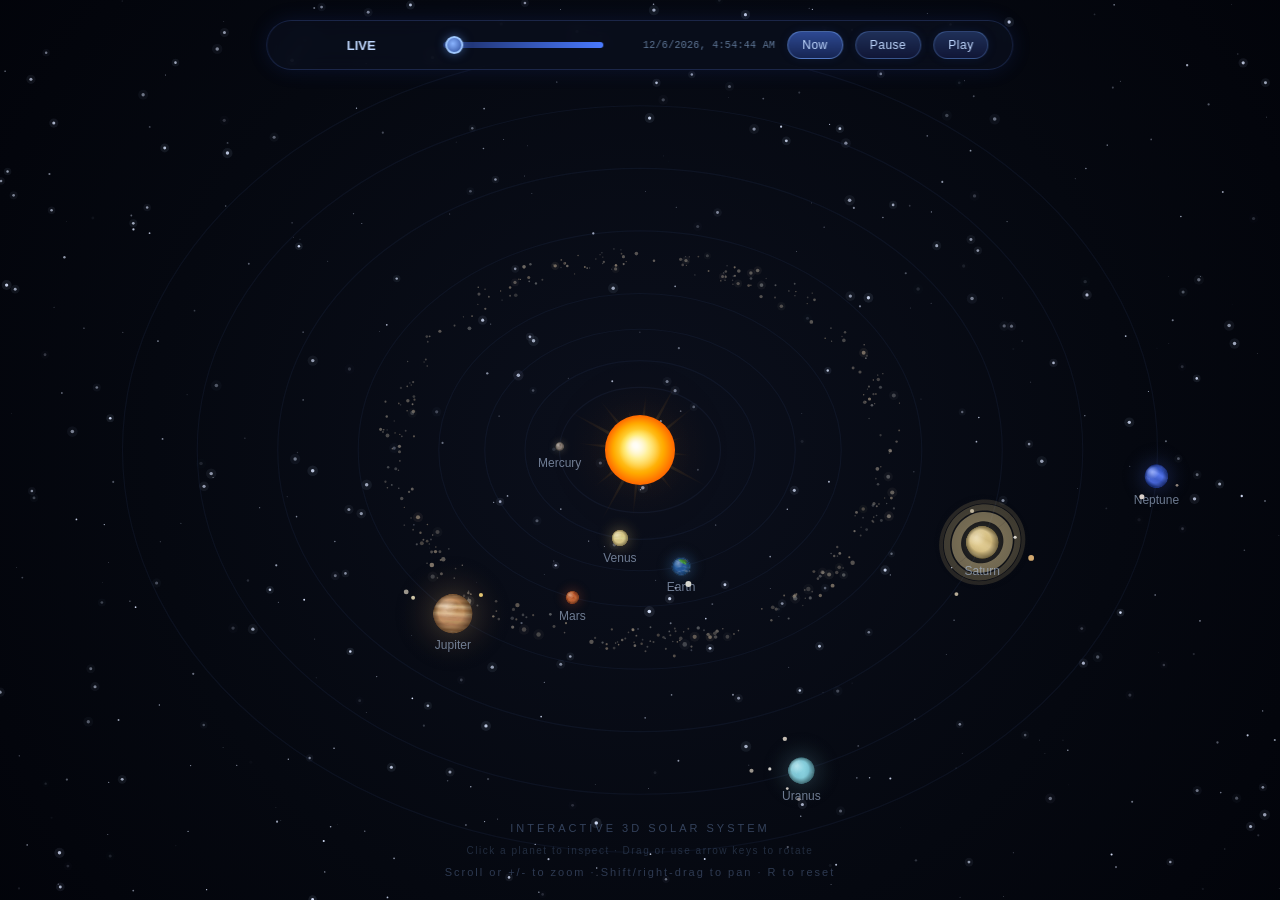
==== index.html @ 701e17b4 "Prepare GitHub Pages release" ====
<!DOCTYPE html>
<html lang="en">
<head>
<meta charset="UTF-8">
<meta name="viewport" content="width=device-width, initial-scale=1.0">
<meta name="description" content="An interactive pseudo-3D solar system with live orbital motion, procedural planet textures, moons, an asteroid belt, and desktop and mobile camera controls.">
<meta name="theme-color" content="#050810">
<meta property="og:title" content="Interactive 3D Solar System">
<meta property="og:description" content="Explore a procedural, interactive solar system directly in your browser.">
<meta property="og:type" content="website">
<meta name="twitter:card" content="summary">
<link rel="icon" href="favicon.svg" type="image/svg+xml">
<title>3D Solar System</title>
<style>
  * { margin: 0; padding: 0; box-sizing: border-box; }

  body {
    width: 100vw;
    height: 100vh;
    overflow: hidden;
    background: #000;
    font-family: 'Segoe UI', Tahoma, Geneva, Verdana, sans-serif;
    user-select: none;
    position: relative;
  }

  canvas#starfield {
    position: absolute;
    top: 0; left: 0;
    width: 100%;
    height: 100%;
    z-index: 0;
  }

  canvas#main {
    position: absolute;
    top: 0; left: 0;
    width: 100%;
    height: 100%;
    z-index: 1;
    touch-action: none;
  }

  #controls {
    position: absolute;
    top: 20px;
    left: 50%;
    transform: translateX(-50%);
    z-index: 10;
    display: flex;
    align-items: center;
    gap: 12px;
    background: rgba(10, 15, 30, 0.75);
    backdrop-filter: blur(10px);
    padding: 10px 24px;
    border-radius: 30px;
    border: 1px solid rgba(100, 140, 255, 0.2);
    box-shadow: 0 0 20px rgba(50, 80, 200, 0.15);
    flex-wrap: nowrap;
    flex-shrink: 0;
    white-space: nowrap;
    width: max-content;
    min-width: 0;
  }

  .controls-top, .controls-bottom {
    display: flex;
    align-items: center;
    gap: 12px;
    flex-wrap: nowrap;
    flex-shrink: 0;
  }

  #controls label {
    color: #a0b8e0;
    font-size: 13px;
    letter-spacing: 1px;
    text-transform: uppercase;
    white-space: nowrap;
  }

  #controls label.hide-mobile {
    display: none;
  }

  #speedSlider {
    -webkit-appearance: none;
    appearance: none;
    width: 160px;
    flex-shrink: 0;
    height: 6px;
    border-radius: 3px;
    background: linear-gradient(90deg, #1a2a5e, #4a7aff);
    outline: none;
    cursor: pointer;
  }

  #speedSlider::-webkit-slider-thumb {
    -webkit-appearance: none;
    appearance: none;
    width: 18px;
    height: 18px;
    border-radius: 50%;
    background: radial-gradient(circle at 40% 40%, #8ab4ff, #2a4a9a);
    border: 2px solid #a0c8ff;
    box-shadow: 0 0 10px rgba(100, 160, 255, 0.5);
    cursor: pointer;
    transition: box-shadow 0.2s;
  }

  #speedSlider::-webkit-slider-thumb:hover {
    box-shadow: 0 0 18px rgba(100, 160, 255, 0.8);
  }

  #speedValue {
    color: #c0d8ff;
    font-size: 13px;
    min-width: 140px;
    max-width: 140px;
    width: 140px;
    text-align: center;
    font-weight: bold;
    white-space: nowrap;
    overflow: hidden;
    flex-shrink: 0;
  }

  #timeLabel {
    color: #607898;
    font-size: 10px;
    font-family: 'Courier New', monospace;
    letter-spacing: 0.3px;
    min-width: 160px;
    max-width: 160px;
    width: 160px;
    text-align: right;
    white-space: nowrap;
    overflow: hidden;
    flex-shrink: 0;
  }

  .ctrl-btn {
    appearance: none;
    border: 1px solid rgba(120, 170, 255, 0.3);
    background: linear-gradient(180deg, rgba(35,55,100,0.85), rgba(18,25,60,0.85));
    color: #c0d8ff;
    padding: 6px 14px;
    border-radius: 999px;
    font-size: 12px;
    letter-spacing: 0.5px;
    cursor: pointer;
    box-shadow: 0 0 10px rgba(50, 90, 200, 0.12);
    transition: transform 0.1s ease, box-shadow 0.1s ease;
  }

  .ctrl-btn:hover {
    box-shadow: 0 0 16px rgba(70, 130, 255, 0.25);
    transform: translateY(-1px);
  }

  .ctrl-btn:active {
    transform: translateY(0);
  }

  .ctrl-btn.active {
    background: linear-gradient(180deg, rgba(50,80,160,0.9), rgba(25,40,90,0.9));
    border-color: rgba(130, 180, 255, 0.45);
  }

  .ctrl-btn:focus-visible,
  #speedSlider:focus-visible,
  canvas#main:focus-visible {
    outline: 2px solid #9bc2ff;
    outline-offset: 3px;
  }

@media (max-width: 900px) {
  #controls {
    top: 18px;
    width: min(calc(100vw - 32px), 620px);
    padding: 12px 14px 14px;
    gap: 12px;
    border-radius: 24px;
    flex-direction: column;
    align-items: stretch;
  }

  .controls-top {
    display: grid;
    grid-template-columns: auto 1fr;
    align-items: center;
    gap: 8px 12px;
    width: 100%;
  }

  .controls-bottom {
    display: flex;
    justify-content: center;
    gap: 10px;
    width: 100%;
  }

  #speedValue {
    width: auto;
    min-width: 92px;
    max-width: none;
    font-size: 13px;
    text-align: left;
  }

  #speedSlider {
    width: 100%;
    min-width: 0;
  }

  #timeLabel {
    grid-column: 1 / -1;
    width: auto;
    min-width: 0;
    max-width: none;
    font-size: 10px;
    text-align: right;
    opacity: 0.75;
  }

  .ctrl-btn,
  #nowBtn,
  #pauseBtn,
  #playBtn {
    min-height: 40px;
    padding: 0 16px;
    font-size: 13px;
  }

  #controls label {
    display: none;
  }
}

@media (max-width: 500px) {
  #controls {
    top: 14px;
    width: calc(100vw - 28px);
    padding: 12px 12px 14px;
    gap: 12px;
  }

  .controls-top {
    gap: 8px 10px;
  }

  .controls-bottom {
    gap: 8px;
  }

  #speedValue {
    min-width: 86px;
    font-size: 12px;
  }

  #timeLabel {
    font-size: 9px;
  }

  .ctrl-btn,
  #nowBtn,
  #pauseBtn,
  #playBtn {
    flex: 1;
    min-height: 42px;
    padding: 0 10px;
    font-size: 13px;
  }

  .ctrl-btn {
    touch-action: manipulation;
  }

  #speedSlider::-webkit-slider-thumb {
    width: 22px;
    height: 22px;
  }
}

  #planetInfo {
    position: absolute;
    z-index: 10;
    background: rgba(8, 12, 30, 0.88);
    backdrop-filter: blur(14px);
    border: 1px solid rgba(80, 120, 255, 0.25);
    border-radius: 16px;
    padding: 20px 24px;
    color: #fff;
    pointer-events: none;
    opacity: 0;
    transform: translate(-50%, -100%) translateY(-20px) scale(0.9);
    transition: opacity 0.35s ease, transform 0.35s ease;
    min-width: 250px;
    box-shadow: 0 8px 32px rgba(0, 0, 0, 0.5), 0 0 40px rgba(50, 80, 200, 0.1);
  }

  #planetInfo.visible {
    opacity: 1;
    transform: translate(-50%, -100%) translateY(-16px) scale(1);
    pointer-events: auto;
  }

  #planetInfo h2 {
    margin: 0 0 10px 0;
    font-size: 20px;
    letter-spacing: 1.5px;
    text-transform: uppercase;
  }

  #planetInfo .stat {
    display: flex;
    justify-content: space-between;
    padding: 4px 0;
    font-size: 13px;
    border-bottom: 1px solid rgba(255,255,255,0.06);
  }

  #planetInfo .stat .label { color: #7890b8; }
  #planetInfo .stat .value {
    color: #c0d8ff;
    font-weight: 600;
    text-align: right;
    max-width: 60%;
    word-wrap: break-word;
    white-space: normal;
  }

  .planet-dot {
    width: 14px; height: 14px;
    border-radius: 50%;
    display: inline-block;
    margin-right: 8px;
    vertical-align: middle;
    box-shadow: 0 0 6px currentColor;
  }

  #interactionHints {
    position: absolute;
    bottom: max(20px, env(safe-area-inset-bottom));
    left: 50%;
    transform: translateX(-50%);
    z-index: 10;
    display: flex;
    width: calc(100% - 32px);
    flex-direction: column;
    align-items: center;
    gap: 7px;
    text-align: center;
    pointer-events: none;
  }

  #zoomHint {
    color: rgba(120, 150, 200, 0.35);
    font-size: 11px;
    letter-spacing: 2px;
    line-height: 1.4;
  }

  #resetHint {
    color: rgba(120, 150, 200, 0.25);
    font-size: 10px;
    letter-spacing: 1.5px;
    line-height: 1.4;
  }

  #title {
    color: rgba(120, 150, 200, 0.4);
    font-size: 11px;
    letter-spacing: 3px;
    line-height: 1.4;
    text-transform: uppercase;
  }

  .mobile-hint {
    display: none;
  }

  @media (max-width: 600px), (pointer: coarse) {
    #interactionHints {
      bottom: max(14px, env(safe-area-inset-bottom));
      gap: 5px;
    }

    #title {
      font-size: 10px;
      letter-spacing: 2px;
    }

    #resetHint,
    #zoomHint {
      max-width: 100%;
      font-size: 9px;
      letter-spacing: 1px;
      line-height: 1.5;
    }

    .desktop-hint {
      display: none;
    }

    .mobile-hint {
      display: inline;
    }
  }
</style>
</head>
<body>

<canvas id="starfield" aria-hidden="true"></canvas>
<canvas id="main" tabindex="0" role="application" aria-label="Interactive solar system. Drag to rotate, Shift-drag or right-drag to pan, and use the mouse wheel to zoom."></canvas>

<div id="controls">
  <div class="controls-top">
    <span id="speedValue">LIVE</span>
    <label class="hide-mobile">Speed</label>
    <input type="range" id="speedSlider" min="0" max="9000" value="100" aria-label="Simulation speed">
    <span id="timeLabel" aria-live="polite">&nbsp;</span>
  </div>
  <div class="controls-bottom">
    <button id="nowBtn" type="button" class="ctrl-btn active">Now</button>
    <button id="pauseBtn" type="button" class="ctrl-btn">Pause</button>
    <button id="playBtn" type="button" class="ctrl-btn">Play</button>
  </div>
</div>

<div id="planetInfo" role="status" aria-live="polite">
  <h2 id="infoName"></h2>
  <div class="stat"><span class="label">Diameter</span><span class="value" id="infoDiameter"></span></div>
  <div class="stat"><span class="label">Distance</span><span class="value" id="infoDistance"></span></div>
  <div class="stat"><span class="label">Orbital Period</span><span class="value" id="infoPeriod"></span></div>
  <div class="stat"><span class="label">Type</span><span class="value" id="infoType"></span></div>
  <div class="stat"><span class="label">Moons</span><span class="value" id="infoMoons"></span></div>
</div>

<div id="interactionHints">
  <div id="title">Interactive 3D Solar System</div>
  <div id="resetHint">
    <span class="desktop-hint">Click a planet to inspect · Drag or use arrow keys to rotate</span>
    <span class="mobile-hint">Tap a planet to inspect · One-finger drag to rotate</span>
  </div>
  <div id="zoomHint">
    <span class="desktop-hint">Scroll or +/- to zoom · Shift/right-drag to pan · R to reset</span>
    <span class="mobile-hint">Two-finger drag to pan · Pinch to zoom · Double-tap empty space to reset</span>
  </div>
</div>

<script>
// ==================== SETUP ====================
const starCanvas = document.getElementById('starfield');
const starCtx = starCanvas.getContext('2d');

const canvas = document.getElementById('main');
const ctx = canvas.getContext('2d');
const infoPanel = document.getElementById('planetInfo');
const speedSlider = document.getElementById('speedSlider');
const speedValueEl = document.getElementById('speedValue');
const timeLabelEl = document.getElementById('timeLabel');
const nowBtn = document.getElementById('nowBtn');
const pauseBtn = document.getElementById('pauseBtn');
const playBtn = document.getElementById('playBtn');
let viewportWidth = window.innerWidth;
let viewportHeight = window.innerHeight;
let pixelRatio = 1;

function resizeCanvases() {
  viewportWidth = window.innerWidth;
  viewportHeight = window.innerHeight;
  pixelRatio = Math.min(window.devicePixelRatio || 1, 2);

  for (const [targetCanvas, targetContext] of [
    [starCanvas, starCtx],
    [canvas, ctx]
  ]) {
    targetCanvas.width = Math.round(viewportWidth * pixelRatio);
    targetCanvas.height = Math.round(viewportHeight * pixelRatio);
    targetCanvas.style.width = viewportWidth + 'px';
    targetCanvas.style.height = viewportHeight + 'px';
    targetContext.setTransform(pixelRatio, 0, 0, pixelRatio, 0, 0);
  }
}
resizeCanvases();
window.addEventListener('resize', () => {
  resizeCanvases();
  clampPan();
});

// ==================== STARFIELD ====================
const stars = [];
function rebuildStars() {
  stars.length = 0;
  const count = Math.max(500, Math.floor((viewportWidth * viewportHeight) / 2600));
  for (let i = 0; i < count; i++) {
    stars.push({
      x: Math.random() * viewportWidth,
      y: Math.random() * viewportHeight,
      r: Math.random() * 1.5 + 0.3,
      brightness: Math.random(),
      twinkleSpeed: Math.random() * 0.02 + 0.005,
      twinkleOffset: Math.random() * Math.PI * 2
    });
  }
}
rebuildStars();
window.addEventListener('resize', rebuildStars);

function drawStarfield(time) {
  starCtx.fillStyle = 'rgba(0,0,0,1)';
  starCtx.fillRect(0, 0, viewportWidth, viewportHeight);

  const grd = starCtx.createRadialGradient(viewportWidth/2, viewportHeight/2, 80, viewportWidth/2, viewportHeight/2, Math.max(viewportWidth, viewportHeight)*0.7);
  grd.addColorStop(0, '#0a0e1a');
  grd.addColorStop(0.5, '#050810');
  grd.addColorStop(1, '#010208');
  starCtx.fillStyle = grd;
  starCtx.fillRect(0, 0, viewportWidth, viewportHeight);

  for (const s of stars) {
    const twinkle = 0.5 + 0.5 * Math.sin(time * s.twinkleSpeed + s.twinkleOffset);
    const alpha = s.brightness * 0.4 + twinkle * 0.6;
    starCtx.beginPath();
    starCtx.arc(s.x, s.y, s.r, 0, Math.PI * 2);
    starCtx.fillStyle = `rgba(220,230,255,${alpha})`;
    starCtx.fill();

    if (s.r > 1.2) {
      starCtx.beginPath();
      starCtx.arc(s.x, s.y, s.r * 3, 0, Math.PI * 2);
      starCtx.fillStyle = `rgba(200,220,255,${alpha * 0.1})`;
      starCtx.fill();
    }
  }


}

// ==================== TIME MODEL ====================
const EPOCH_MS = Date.UTC(2026, 5, 25, 0, 0, 0);

let simTime = Date.now();
let liveMode = true;
let simSpeed = 1;
let isPaused = false;

const PHASES_2026 = {
  Mercury: 4.037,
  Venus:   3.438,
  Earth:   4.761,
  Mars:    0.412,
  Jupiter: 2.059,
  Saturn:  0.238,
  Uranus:  1.164,
  Neptune: 0.048
};

function getPlanetAngle(planet, timeMs) {
  const daysSinceEpoch = (timeMs - EPOCH_MS) / 86400000;
  const phase = planet.phaseAtEpoch ?? 0;
  return phase + (daysSinceEpoch / planet.periodDays) * Math.PI * 2;
}

function formatSimTime(ms) {
  const d = new Date(ms);
  return d.toLocaleString();
}

// ==================== MOON SYSTEMS ====================
const MOON_SYSTEMS = {
  Earth: [
    { name:'Moon', periodDays:27.321661, orbitRadiusFactor:2.0, radius:2.6, color:'#d8d8cf', phaseOffset:1.2 }
  ],
  Jupiter: [
    { name:'Io', periodDays:1.769, orbitRadiusFactor:1.55, radius:1.8, color:'#f1d27a', phaseOffset:0.4 },
    { name:'Europa', periodDays:3.551, orbitRadiusFactor:1.95, radius:1.7, color:'#d8d0b0', phaseOffset:2.1 },
    { name:'Ganymede', periodDays:7.155, orbitRadiusFactor:2.45, radius:2.1, color:'#9f9a90', phaseOffset:4.0 },
    { name:'Callisto', periodDays:16.689, orbitRadiusFactor:3.05, radius:2.0, color:'#7f7468', phaseOffset:5.4 }
  ],
  Saturn: [
    { name:'Enceladus', periodDays:1.370, orbitRadiusFactor:1.65, radius:1.4, color:'#f4f6ff', phaseOffset:0.7 },
    { name:'Rhea', periodDays:4.518, orbitRadiusFactor:2.15, radius:1.8, color:'#c9c3b8', phaseOffset:2.3 },
    { name:'Titan', periodDays:15.945, orbitRadiusFactor:2.85, radius:2.5, color:'#d2a86f', phaseOffset:4.8 },
    { name:'Iapetus', periodDays:79.321, orbitRadiusFactor:4.0, radius:1.7, color:'#b6ab96', phaseOffset:1.5 }
  ],
  Uranus: [
    { name:'Miranda', periodDays:1.413, orbitRadiusFactor:1.55, radius:1.2, color:'#c9c3bd', phaseOffset:0.8 },
    { name:'Ariel', periodDays:2.520, orbitRadiusFactor:1.9, radius:1.4, color:'#d9d7d2', phaseOffset:2.2 },
    { name:'Umbriel', periodDays:4.144, orbitRadiusFactor:2.3, radius:1.5, color:'#8f8d91', phaseOffset:4.0 },
    { name:'Titania', periodDays:8.706, orbitRadiusFactor:2.85, radius:1.9, color:'#c7bfb5', phaseOffset:5.2 },
    { name:'Oberon', periodDays:13.463, orbitRadiusFactor:3.3, radius:1.8, color:'#9a948c', phaseOffset:1.9 }
  ],
  Neptune: [
    { name:'Triton', periodDays:-5.877, orbitRadiusFactor:2.0, radius:2.2, color:'#d8cfc9', phaseOffset:1.7 },
    { name:'Proteus', periodDays:1.122, orbitRadiusFactor:1.45, radius:1.2, color:'#8f847c', phaseOffset:4.6 }
  ]
};

// ==================== PLANET DATA ====================
const planets = [
  { name:'Mercury', color:'#a89d8f', radius:3.5, orbitRadius:70, diameter:'4,879 km', distance:'57.9M km', period:'88 days', type:'Rocky', tilt:0.03, glowColor:'rgba(176,168,144,0.20)', periodDays:87.969, phaseAtEpoch:PHASES_2026.Mercury, rotationPeriodDays:58.646, axialTiltDeg:0.034 },
  { name:'Venus',   color:'#d8b76f', radius:6.2, orbitRadius:100, diameter:'12,104 km', distance:'108.2M km', period:'225 days', type:'Rocky', tilt:0.05, glowColor:'rgba(232,200,122,0.22)', periodDays:224.701, phaseAtEpoch:PHASES_2026.Venus, rotationPeriodDays:-243.025, axialTiltDeg:177.36 },
  { name:'Earth',   color:'#4a90d9', radius:6.6, orbitRadius:135, diameter:'12,742 km', distance:'149.6M km', period:'365.25 days', type:'Rocky', tilt:0.25, glowColor:'rgba(74,144,217,0.28)', hasMoon:true, periodDays:365.256, phaseAtEpoch:PHASES_2026.Earth, rotationPeriodDays:1, axialTiltDeg:23.44 },
  { name:'Mars',    color:'#c95a3b', radius:5.0, orbitRadius:175, diameter:'6,779 km', distance:'227.9M km', period:'687 days', type:'Rocky', tilt:0.15, glowColor:'rgba(212,90,58,0.22)', periodDays:686.98, phaseAtEpoch:PHASES_2026.Mars, rotationPeriodDays:1.026, axialTiltDeg:25.19 },
  { name:'Jupiter', color:'#c89463', radius:15.5, orbitRadius:245, diameter:'139,820 km', distance:'778.5M km', period:'11.86 years', type:'Gas Giant', tilt:0.12, glowColor:'rgba(212,160,106,0.22)', bands:true, moons:4, periodDays:4332.59, phaseAtEpoch:PHASES_2026.Jupiter, rotationPeriodDays:0.414, axialTiltDeg:3.13 },
  { name:'Saturn',  color:'#dbc37f', radius:13.5, orbitRadius:315, diameter:'116,460 km', distance:'1.43B km', period:'29.46 years', type:'Gas Giant', tilt:0.18, glowColor:'rgba(232,208,136,0.20)', rings:true, moons:3, periodDays:10759.22, phaseAtEpoch:PHASES_2026.Saturn, rotationPeriodDays:0.444, axialTiltDeg:26.73 },
  { name:'Uranus',  color:'#7ec8d8', radius:10.2, orbitRadius:385, diameter:'50,724 km', distance:'2.87B km', period:'84.01 years', type:'Ice Giant', tilt:0.45, glowColor:'rgba(126,200,216,0.18)', periodDays:30688.5, phaseAtEpoch:PHASES_2026.Uranus, rotationPeriodDays:-0.718, axialTiltDeg:97.77 },
  { name:'Neptune', color:'#4a6ae0', radius:10.0, orbitRadius:450, diameter:'49,244 km', distance:'4.50B km', period:'164.8 years', type:'Ice Giant', tilt:0.1, glowColor:'rgba(74,106,224,0.20)', periodDays:60182, phaseAtEpoch:PHASES_2026.Neptune, rotationPeriodDays:0.671, axialTiltDeg:28.32 }
];

planets.forEach(p => {
  p.angle = getPlanetAngle(p, simTime);
  p.clickAnim = 0;
  p.hovered = false;
  p._screenX = 0;
  p._screenY = 0;
  p._depth = 0;
  p._screenR = p.radius;
});

// ==================== MAIN ASTEROID BELT ====================
const ASTEROID_COUNT = 360;
const asteroidBelt = [];
const asteroidColors = [
  [142, 134, 124],
  [126, 119, 112],
  [111, 113, 116],
  [151, 137, 119],
  [103, 100, 98]
];

for (let i = 0; i < ASTEROID_COUNT; i++) {
  const radialMix = (Math.random() + Math.random()) * 0.5;
  const orbitRadius = 198 + radialMix * 34;
  const radiusProgress = (orbitRadius - 198) / 34;
  const clusterAngle = (i % 7) / 7 * Math.PI * 2;
  const useCluster = Math.random() < 0.28;
  const phaseAtEpoch = useCluster
    ? clusterAngle + (Math.random() - 0.5) * 0.5
    : Math.random() * Math.PI * 2;
  const size = 0.6 + Math.pow(Math.random(), 2.1) * 1.2;
  const brightness = 0.42 + Math.random() * 0.34;
  const baseColor = asteroidColors[Math.floor(Math.random() * asteroidColors.length)];

  asteroidBelt.push({
    orbitRadius,
    phaseAtEpoch,
    periodDays: (1250 + radiusProgress * 1050) * (0.94 + Math.random() * 0.12),
    eccentricity: Math.random() * 0.025,
    eccentricityAngle: Math.random() * Math.PI * 2,
    size,
    color: `rgba(${baseColor[0]},${baseColor[1]},${baseColor[2]},${brightness})`,
    glowColor: `rgba(${baseColor[0]},${baseColor[1]},${baseColor[2]},${brightness * 0.14})`,
    bright: size > 1.45 && Math.random() < 0.55
  });
}

// ==================== CAMERA ====================
let cameraTilt = 0.68;
let cameraRotY = 0;
let cameraZoom = 1.15;
let cameraPanX = 0;
let cameraPanY = 0;
let targetTilt = 0.68;
let targetRotY = 0;
let targetZoom = 1.15;
let targetPanX = 0;
let targetPanY = 0;
let isDragging = false;
let dragMode = null;
let lastMouse = { x: 0, y: 0 };
let mouseDragDistance = 0;
let hoveredPlanet = null;
let selectedPlanet = null;

function resetCamera() {
  targetTilt = 0.68;
  targetRotY = 0;
  targetZoom = 1.15;
  targetPanX = 0;
  targetPanY = 0;
}

function clampPan() {
  const maxPanX = viewportWidth * 0.45;
  const maxPanY = viewportHeight * 0.35;
  targetPanX = Math.max(-maxPanX, Math.min(maxPanX, targetPanX));
  targetPanY = Math.max(-maxPanY, Math.min(maxPanY, targetPanY));
}

function clampZoom() {
  targetZoom = Math.max(0.3, Math.min(2.5, targetZoom));
}

// ==================== FIX: getPlanetScreenPos ====================
function getPlanetScreenPos(cx, cy, orbitR, angle) {
  const cosTilt = Math.cos(cameraTilt);
  const sinRot = Math.sin(cameraRotY);
  const cosRot = Math.cos(cameraRotY);

  const ox = Math.cos(angle);
  const oz = Math.sin(angle);

  // Rotation around Y axis
  const rx = ox * cosRot - oz * sinRot;
  const rz = ox * sinRot + oz * cosRot;

  // === КРИТИЧЕСКИЙ ФАКСОР: умножаем на orbitR! ===
  const sx = cx + rx * orbitR;
  const sy = cy + rz * orbitR * cosTilt;

  const depth = rz * orbitR;
  const depthScale = 1 + rz * 0.12;

  return { x: sx, y: sy, depth, scale: depthScale };
}

// ==================== DRAWING ====================
function drawSun(cx, cy, time) {
  const glowLayers = [
    { r: 90, alpha: 0.015 },
    { r: 65, alpha: 0.035 },
    { r: 48, alpha: 0.055 },
    { r: 36, alpha: 0.08 },
  ];

  for (const g of glowLayers) {
    const pulse = 1 + 0.05 * Math.sin(time * 0.003);
    const grad = ctx.createRadialGradient(cx, cy, 0, cx, cy, g.r * pulse * cameraZoom);
    grad.addColorStop(0, `rgba(255,200,50,${g.alpha})`);
    grad.addColorStop(0.5, `rgba(255,140,20,${g.alpha * 0.5})`);
    grad.addColorStop(1, 'rgba(255,80,0,0)');
    ctx.beginPath();
    ctx.arc(cx, cy, g.r * pulse * cameraZoom, 0, Math.PI * 2);
    ctx.fillStyle = grad;
    ctx.fill();
  }

  // Corona rays
  ctx.save();
  ctx.translate(cx, cy);
  const rayCount = 16;
  for (let i = 0; i < rayCount; i++) {
    const angle = (i / rayCount) * Math.PI * 2 + time * 0.0005;
    const rayLen = (55 + 18 * Math.sin(time * 0.002 + i * 1.5)) * cameraZoom;
    ctx.rotate(angle);
    const rayGrad = ctx.createLinearGradient(22 * cameraZoom, 0, rayLen, 0);
    rayGrad.addColorStop(0, 'rgba(255,200,80,0.12)');
    rayGrad.addColorStop(1, 'rgba(255,120,0,0)');
    ctx.fillStyle = rayGrad;
    ctx.beginPath();
    ctx.moveTo(22 * cameraZoom, -1.5 * cameraZoom);
    ctx.lineTo(rayLen, 0);
    ctx.lineTo(22 * cameraZoom, 1.5 * cameraZoom);
    ctx.fill();
    ctx.rotate(-angle);
  }
  ctx.restore();

  // Main sun body
  const sunPulse = 1 + 0.02 * Math.sin(time * 0.004);
  const sunR = 30 * sunPulse * cameraZoom;
  const sunGrad = ctx.createRadialGradient(cx - 5, cy - 5, 2, cx, cy, sunR);
  sunGrad.addColorStop(0, '#fff8e0');
  sunGrad.addColorStop(0.3, '#ffe44d');
  sunGrad.addColorStop(0.7, '#ffaa00');
  sunGrad.addColorStop(1, '#ff6600');
  ctx.beginPath();
  ctx.arc(cx, cy, sunR, 0, Math.PI * 2);
  ctx.fillStyle = sunGrad;
  ctx.fill();

  const coreGrad = ctx.createRadialGradient(cx - 3, cy - 3, 0, cx, cy, sunR * 0.6);
  coreGrad.addColorStop(0, 'rgba(255,255,255,0.8)');
  coreGrad.addColorStop(1, 'rgba(255,255,255,0)');
  ctx.beginPath();
  ctx.arc(cx, cy, sunR * 0.6, 0, Math.PI * 2);
  ctx.fillStyle = coreGrad;
  ctx.fill();
}

function drawOrbitPath(cx, cy, orbitR, color) {
  ctx.beginPath();
  ctx.ellipse(cx, cy, orbitR, orbitR * Math.cos(cameraTilt), 0, 0, Math.PI * 2);
  ctx.strokeStyle = color || 'rgba(60,80,120,0.18)';
  ctx.lineWidth = 1 * cameraZoom;
  ctx.stroke();
}

// ==================== PROCEDURAL PLANET TEXTURES ====================

function seededRandom(seed) {
  let s = seed;
  return function() {
    s = (s * 16807 + 0) % 2147483647;
    return (s - 1) / 2147483646;
  };
}

function getPlanetTexture(planet) {
  if (planet._tex) return planet._tex;

  const SIZE = 256;
  const tc = document.createElement('canvas');
  tc.width = SIZE; tc.height = SIZE;
  const t = tc.getContext('2d');

  const rng = seededRandom(planet.name.split('').reduce((a, c) => a + c.charCodeAt(0), 0));

  switch (planet.name) {
    case 'Jupiter': {
      // Banded atmosphere with turbulence and Great Red Spot
      const bandColors = ['#c4956a','#a67549','#d4a87a','#b8855a','#c89463','#8c633d','#dcc09a','#a07040','#d8b88a','#b08060','#c49468','#9e7050'];
      const bandCount = 16;
      for (let y = 0; y < SIZE; y++) {
        const bandIdx = (y / SIZE) * bandCount;
        const bandFrac = bandIdx - Math.floor(bandIdx);
        const ci = Math.floor(bandIdx) % bandColors.length;
        const ci2 = (Math.floor(bandIdx) + 1) % bandColors.length;
        const turbulence = (rng() - 0.5) * 4;
        const alpha = 0.55 + rng() * 0.35;
        const r1 = parseInt(bandColors[ci].slice(1,3),16);
        const g1 = parseInt(bandColors[ci].slice(3,5),16);
        const b1 = parseInt(bandColors[ci].slice(5,7),16);
        const r2 = parseInt(bandColors[ci2].slice(1,3),16);
        const g2 = parseInt(bandColors[ci2].slice(3,5),16);
        const b2 = parseInt(bandColors[ci2].slice(5,7),16);
        const r = Math.round(r1 + (r2 - r1) * bandFrac + turbulence);
        const g = Math.round(g1 + (g2 - g1) * bandFrac + turbulence * 0.7);
        const b = Math.round(b1 + (b2 - b1) * bandFrac + turbulence * 0.5);
        t.fillStyle = `rgba(${r},${g},${b},${alpha})`;
        t.fillRect(0, y, SIZE, 1);
      }
      // Bands bend around the storm instead of continuing straight through it.
      for (let i = 0; i < 9; i++) {
        const bandY = 144 + i * 2.7;
        const bend = 4.5 * Math.sin((i / 8) * Math.PI);
        t.beginPath();
        t.moveTo(96, bandY);
        t.bezierCurveTo(116, bandY, 120, bandY - bend, 130, bandY - bend);
        t.bezierCurveTo(141, bandY - bend, 149, bandY + bend, 158, bandY + bend);
        t.bezierCurveTo(169, bandY + bend, 174, bandY, 188, bandY);
        t.strokeStyle = `rgba(${125+rng()*45},${76+rng()*34},${43+rng()*24},${0.08+rng()*0.09})`;
        t.lineWidth = 0.8 + rng() * 1.5;
        t.stroke();
      }

      t.save();
      t.translate(140, 0);
      t.scale(0.7, 1);
      t.translate(-140, 0);

      // Soft outer reddish haze, built from overlapping irregular contours.
      for (let i = 0; i < 4; i++) {
        const spread = i * 1.4;
        t.beginPath();
        t.moveTo(124 - spread, 154);
        t.bezierCurveTo(126, 146 - spread * 0.2, 135, 143 - spread, 143, 145);
        t.bezierCurveTo(153 + spread, 146, 158 + spread, 151, 156 + spread, 158);
        t.bezierCurveTo(154, 165 + spread * 0.4, 145, 167 + spread, 136, 165);
        t.bezierCurveTo(128 - spread, 164, 122 - spread, 160, 124 - spread, 154);
        t.closePath();
        t.fillStyle = `rgba(132,61,43,${0.055 + i * 0.022})`;
        t.fill();
      }

      // Main irregular storm body.
      t.beginPath();
      t.moveTo(126, 153);
      t.bezierCurveTo(128, 147, 134, 145, 140, 146);
      t.bezierCurveTo(146, 144, 154, 148, 155, 153);
      t.bezierCurveTo(158, 158, 151, 163, 145, 163);
      t.bezierCurveTo(139, 166, 130, 163, 127, 159);
      t.bezierCurveTo(124, 157, 125, 155, 126, 153);
      t.closePath();
      t.fillStyle = 'rgba(158,72,48,0.44)';
      t.fill();

      // Darker inner circulation, deliberately offset and asymmetric.
      t.beginPath();
      t.moveTo(132, 153);
      t.bezierCurveTo(134, 149, 139, 148, 143, 149);
      t.bezierCurveTo(149, 149, 152, 152, 150, 156);
      t.bezierCurveTo(149, 160, 143, 161, 138, 159);
      t.bezierCurveTo(133, 160, 129, 156, 132, 153);
      t.closePath();
      t.fillStyle = 'rgba(119,54,43,0.34)';
      t.fill();

      // Horizontal turbulence runs around and partially through the storm.
      for (let i = 0; i < 8; i++) {
        const strokeY = 149 + i * 1.7 + (rng() - 0.5);
        t.beginPath();
        t.moveTo(121 + rng() * 3, strokeY);
        t.bezierCurveTo(
          130, strokeY - 2 + rng() * 4,
          143, strokeY + 2 - rng() * 4,
          158 - rng() * 3, strokeY + (rng() - 0.5) * 2
        );
        t.strokeStyle = i % 3 === 0
          ? `rgba(212,132,86,${0.1+rng()*0.08})`
          : `rgba(104,51,39,${0.07+rng()*0.08})`;
        t.lineWidth = 0.6 + rng() * 1.1;
        t.stroke();
      }
      t.restore();

      // Swirl details
      for (let i = 0; i < 30; i++) {
        t.beginPath();
        const sx = rng() * SIZE, sy = 40 + rng() * 176, sw = 15 + rng() * 40, sh = 1 + rng() * 3;
        t.ellipse(sx, sy, sw, sh, 0, 0, Math.PI * 2);
        t.fillStyle = `rgba(${140+rng()*80},${100+rng()*80},${50+rng()*60},${0.08+rng()*0.1})`;
        t.fill();
      }
      break;
    }
    case 'Saturn': {
      // Subtle bands, golden haze
      const bandColors = ['#dfca94','#d7c18a','#cdb77e','#e2ce9c','#d5bf86','#cbb47b','#dcc793'];
      const bandCount = 12;
      for (let y = 0; y < SIZE; y++) {
        const bandIdx = (y / SIZE) * bandCount;
        const bandFrac = bandIdx - Math.floor(bandIdx);
        const ci = Math.floor(bandIdx) % bandColors.length;
        const ci2 = (Math.floor(bandIdx) + 1) % bandColors.length;
        const turbulence = (rng() - 0.5) * 2;
        const r1 = parseInt(bandColors[ci].slice(1,3),16);
        const g1 = parseInt(bandColors[ci].slice(3,5),16);
        const b1 = parseInt(bandColors[ci].slice(5,7),16);
        const r2 = parseInt(bandColors[ci2].slice(1,3),16);
        const g2 = parseInt(bandColors[ci2].slice(3,5),16);
        const b2 = parseInt(bandColors[ci2].slice(5,7),16);
        const r = Math.round(r1 + (r2 - r1) * bandFrac + turbulence);
        const g = Math.round(g1 + (g2 - g1) * bandFrac + turbulence);
        const b = Math.round(b1 + (b2 - b1) * bandFrac + turbulence);
        t.fillStyle = `rgba(${r},${g},${b},0.7)`;
        t.fillRect(0, y, SIZE, 1);
      }
      // Subtle storm spots
      for (let i = 0; i < 7; i++) {
        t.beginPath();
        t.ellipse(rng()*SIZE, 30+rng()*200, 3+rng()*7, 1+rng()*2.5, rng()*0.2, 0, Math.PI*2);
        t.fillStyle = `rgba(225,208,165,${0.08+rng()*0.1})`;
        t.fill();
      }
      break;
    }
    case 'Earth': {
      // Ocean base
      t.fillStyle = '#2a5a9a';
      t.fillRect(0, 0, SIZE, SIZE);
      // Ocean depth variation
      for (let i = 0; i < 200; i++) {
        t.beginPath();
        t.ellipse(rng()*SIZE, rng()*SIZE, 5+rng()*30, 3+rng()*15, rng()*Math.PI, 0, Math.PI*2);
        t.fillStyle = `rgba(${20+rng()*30},${70+rng()*50},${120+rng()*60},${0.1+rng()*0.15})`;
        t.fill();
      }
      // Continents
      const continentDefs = [
        { x: 80, y: 60, w: 50, h: 70, rot: 0.2 },  // "Americas-ish"
        { x: 140, y: 50, w: 40, h: 40, rot: -0.1 }, // "Europe/Africa-ish"
        { x: 160, y: 100, w: 25, h: 50, rot: 0 },   // "Africa-ish"
        { x: 190, y: 65, w: 60, h: 45, rot: 0.15 },  // "Asia-ish"
        { x: 220, y: 150, w: 30, h: 25, rot: -0.2 }, // "Australia-ish"
      ];
      for (const c of continentDefs) {
        t.save();
        t.translate(c.x, c.y);
        t.rotate(c.rot);
        for (let j = 0; j < 12; j++) {
          t.beginPath();
          t.ellipse((rng()-0.5)*c.w*0.6, (rng()-0.5)*c.h*0.6,
            5+rng()*c.w*0.35, 5+rng()*c.h*0.35, rng()*Math.PI, 0, Math.PI*2);
          const g = 80 + rng()*80;
          t.fillStyle = `rgba(${40+rng()*40},${g},${30+rng()*30},${0.35+rng()*0.3})`;
          t.fill();
        }
        t.restore();
      }
      // Clouds
      for (let i = 0; i < 80; i++) {
        t.beginPath();
        t.ellipse(rng()*SIZE, rng()*SIZE, 8+rng()*25, 2+rng()*6, rng()*Math.PI, 0, Math.PI*2);
        t.fillStyle = `rgba(240,245,255,${0.06+rng()*0.12})`;
        t.fill();
      }
      // Polar caps
      t.fillStyle = 'rgba(240,245,255,0.5)';
      t.fillRect(0, 0, SIZE, 18);
      t.fillRect(0, SIZE-18, SIZE, 18);
      break;
    }
    case 'Mars': {
      // Dusty base
      t.fillStyle = '#c46838';
      t.fillRect(0, 0, SIZE, SIZE);
      // Surface variation
      for (let i = 0; i < 300; i++) {
        t.beginPath();
        t.ellipse(rng()*SIZE, rng()*SIZE, 2+rng()*15, 2+rng()*10, rng()*Math.PI, 0, Math.PI*2);
        const r = 140+rng()*60, g = 50+rng()*50, b = 20+rng()*30;
        t.fillStyle = `rgba(${r},${g},${b},${0.1+rng()*0.2})`;
        t.fill();
      }
      // Dark regions (syrtis etc)
      for (let i = 0; i < 6; i++) {
        t.beginPath();
        t.ellipse(rng()*SIZE, 30+rng()*190, 15+rng()*35, 10+rng()*25, rng()*Math.PI, 0, Math.PI*2);
        t.fillStyle = `rgba(100,40,20,${0.12+rng()*0.15})`;
        t.fill();
      }
      // Polar caps span longitude in the equirectangular texture.
      t.fillStyle = 'rgba(240,235,230,0.48)';
      t.fillRect(0, 0, SIZE, 9);
      t.fillStyle = 'rgba(238,232,225,0.34)';
      t.fillRect(0, SIZE - 6, SIZE, 6);
      // Olympus Mons spot
      t.beginPath();
      t.arc(100, 100, 4.5, 0, Math.PI*2);
      t.fillStyle = 'rgba(180,100,50,0.3)';
      t.fill();
      t.beginPath();
      t.arc(100, 100, 2, 0, Math.PI*2);
      t.fillStyle = 'rgba(210,145,85,0.24)';
      t.fill();
      break;
    }
    case 'Mercury': {
      // Rocky grey
      t.fillStyle = '#8a8078';
      t.fillRect(0, 0, SIZE, SIZE);
      for (let i = 0; i < 400; i++) {
        t.beginPath();
        t.ellipse(rng()*SIZE, rng()*SIZE, 1+rng()*8, 1+rng()*5, rng()*Math.PI, 0, Math.PI*2);
        t.fillStyle = `rgba(${70+rng()*80},${65+rng()*75},${60+rng()*70},${0.1+rng()*0.2})`;
        t.fill();
      }
      // Craters
      for (let i = 0; i < 25; i++) {
        const cx = rng()*SIZE, cy = rng()*SIZE, cr = 2+rng()*7;
        t.beginPath();
        t.arc(cx, cy, cr, 0, Math.PI*2);
        t.strokeStyle = `rgba(50,45,40,${0.2+rng()*0.3})`;
        t.lineWidth = 1+rng();
        t.stroke();
        t.beginPath();
        t.arc(cx-1, cy-1, cr*0.7, 0, Math.PI*2);
        t.fillStyle = `rgba(60,55,50,${0.15+rng()*0.15})`;
        t.fill();
      }
      break;
    }
    case 'Venus': {
      // Hazy thick atmosphere
      t.fillStyle = '#d8c888';
      t.fillRect(0, 0, SIZE, SIZE);
      // Cloud swirls
      for (let i = 0; i < 150; i++) {
        t.beginPath();
        t.ellipse(rng()*SIZE, rng()*SIZE, 10+rng()*40, 2+rng()*8, -0.3+rng()*0.6, 0, Math.PI*2);
        t.fillStyle = `rgba(${200+rng()*55},${180+rng()*55},${120+rng()*60},${0.08+rng()*0.15})`;
        t.fill();
      }
      // Subtle cell structures
      for (let i = 0; i < 20; i++) {
        t.beginPath();
        t.arc(rng()*SIZE, rng()*SIZE, 6+rng()*14, 0, Math.PI*2);
        t.strokeStyle = `rgba(225,205,150,${0.05+rng()*0.07})`;
        t.lineWidth = 1;
        t.stroke();
      }
      break;
    }
    case 'Uranus': {
      // Soft ice giant bands
      const uColors = ['#83ccda','#7fc7d6','#79c1d1','#8bd3df','#80c8d7','#86cbd9','#91d5df'];
      for (let y = 0; y < SIZE; y++) {
        const frac = (y / SIZE) * uColors.length;
        const ci = Math.floor(frac) % uColors.length;
        const ci2 = (ci + 1) % uColors.length;
        const f = frac - Math.floor(frac);
        const r1 = parseInt(uColors[ci].slice(1,3),16), g1 = parseInt(uColors[ci].slice(3,5),16), b1 = parseInt(uColors[ci].slice(5,7),16);
        const r2 = parseInt(uColors[ci2].slice(1,3),16), g2 = parseInt(uColors[ci2].slice(3,5),16), b2 = parseInt(uColors[ci2].slice(5,7),16);
        t.fillStyle = `rgba(${Math.round(r1+(r2-r1)*f)},${Math.round(g1+(g2-g1)*f)},${Math.round(b1+(b2-b1)*f)},0.7)`;
        t.fillRect(0, y, SIZE, 1);
      }
      // Subtle cloud wisps
      for (let i = 0; i < 40; i++) {
        t.beginPath();
        t.ellipse(rng()*SIZE, rng()*SIZE, 15+rng()*35, 1+rng()*4, rng()*0.2, 0, Math.PI*2);
        t.fillStyle = `rgba(200,240,250,${0.05+rng()*0.08})`;
        t.fill();
      }
      break;
    }
    case 'Neptune': {
      // Deep blue bands
      const nColors = ['#3a5ac8','#4a6ae0','#2a4ab0','#5a7af0','#3a58c0','#4a68d8','#2848a8'];
      for (let y = 0; y < SIZE; y++) {
        const frac = (y / SIZE) * nColors.length;
        const ci = Math.floor(frac) % nColors.length;
        const ci2 = (ci + 1) % nColors.length;
        const f = frac - Math.floor(frac);
        const r1 = parseInt(nColors[ci].slice(1,3),16), g1 = parseInt(nColors[ci].slice(3,5),16), b1 = parseInt(nColors[ci].slice(5,7),16);
        const r2 = parseInt(nColors[ci2].slice(1,3),16), g2 = parseInt(nColors[ci2].slice(3,5),16), b2 = parseInt(nColors[ci2].slice(5,7),16);
        t.fillStyle = `rgba(${Math.round(r1+(r2-r1)*f)},${Math.round(g1+(g2-g1)*f)},${Math.round(b1+(b2-b1)*f)},0.7)`;
        t.fillRect(0, y, SIZE, 1);
      }
      // Great Dark Spot
      t.beginPath();
      t.ellipse(130, 120, 11, 6.5, 0.1, 0, Math.PI*2);
      t.fillStyle = 'rgba(20,30,100,0.28)';
      t.fill();
      // Bright cloud streaks
      for (let i = 0; i < 15; i++) {
        t.beginPath();
        t.ellipse(rng()*SIZE, rng()*SIZE, 10+rng()*25, 1+rng()*3, rng()*0.2, 0, Math.PI*2);
        t.fillStyle = `rgba(180,200,255,${0.08+rng()*0.12})`;
        t.fill();
      }
      break;
    }
  }

  planet._tex = tc;
  return tc;
}

function lightenColor(hex, amount) {
  const num = parseInt(hex.replace('#', ''), 16);
  const r = Math.min(255, (num >> 16) + amount);
  const g = Math.min(255, ((num >> 8) & 0xff) + amount);
  const b = Math.min(255, (num & 0xff) + amount);
  return `rgb(${r},${g},${b})`;
}

function darkenColor(hex, amount) {
  const num = parseInt(hex.replace('#', ''), 16);
  const r = Math.max(0, (num >> 16) - amount);
  const g = Math.max(0, ((num >> 8) & 0xff) - amount);
  const b = Math.max(0, (num & 0xff) - amount);
  return `rgb(${r},${g},${b})`;
}

function drawPlanetSurface(planet, x, y, r) {
  const tex = getPlanetTexture(planet);
  if (!tex) return;

  const texW = tex.width;
  const texH = tex.height;
  const daysSinceEpoch = (simTime - EPOCH_MS) / 86400000;
  // Apply the inverse observer azimuth so the surface remains anchored in
  // world space while rotating the camera reveals a different longitude.
  const spin = (daysSinceEpoch / planet.rotationPeriodDays) * Math.PI * 2 - cameraRotY;
  const cosSpin = Math.cos(spin);
  const sinSpin = Math.sin(spin);
  const axisTilt = (planet.axialTiltDeg || 0) * Math.PI / 180;
  const cosTilt = Math.cos(axisTilt);
  const sinTilt = Math.sin(axisTilt);
  const diameter = Math.max(2, Math.ceil(r * 2));

  if (!planet._texPixels) {
    planet._texPixels = tex.getContext('2d').getImageData(0, 0, texW, texH).data;
  }

  if (!planet._surfaceCache || planet._surfaceCache.size !== diameter) {
    const surfaceCanvas = document.createElement('canvas');
    surfaceCanvas.width = diameter;
    surfaceCanvas.height = diameter;
    const surfaceCtx = surfaceCanvas.getContext('2d');
    planet._surfaceCache = {
      size: diameter,
      canvas: surfaceCanvas,
      ctx: surfaceCtx,
      image: surfaceCtx.createImageData(diameter, diameter)
    };
  }

  const surface = planet._surfaceCache;
  const output = surface.image.data;
  const source = planet._texPixels;
  const radiusPx = diameter / 2;

  output.fill(0);

  for (let py = 0; py < diameter; py++) {
    const sy = (py + 0.5 - radiusPx) / radiusPx;
    for (let px = 0; px < diameter; px++) {
      const sx = (px + 0.5 - radiusPx) / radiusPx;
      const radiusSquared = sx * sx + sy * sy;
      if (radiusSquared > 1) continue;

      const sz = Math.sqrt(1 - radiusSquared);

      // Undo the screen-space axis orientation, then undo axial spin.
      const axisX = sx * cosTilt + sy * sinTilt;
      const axisY = -sx * sinTilt + sy * cosTilt;
      const localX = axisX * cosSpin - sz * sinSpin;
      const localZ = axisX * sinSpin + sz * cosSpin;

      const u = ((0.5 + Math.atan2(localX, localZ) / (Math.PI * 2)) % 1 + 1) % 1;
      const v = Math.max(0, Math.min(1,
        0.5 + Math.asin(Math.max(-1, Math.min(1, axisY))) / Math.PI
      ));
      const tx = Math.min(texW - 1, Math.floor(u * texW));
      const ty = Math.min(texH - 1, Math.floor(v * texH));
      const sourceIndex = (ty * texW + tx) * 4;
      const outputIndex = (py * diameter + px) * 4;

      output[outputIndex] = source[sourceIndex];
      output[outputIndex + 1] = source[sourceIndex + 1];
      output[outputIndex + 2] = source[sourceIndex + 2];
      output[outputIndex + 3] = source[sourceIndex + 3];
    }
  }

  surface.ctx.putImageData(surface.image, 0, 0);

  ctx.save();
  ctx.beginPath();
  ctx.arc(x, y, r, 0, Math.PI * 2);
  ctx.clip();
  ctx.drawImage(surface.canvas, x - r, y - r, r * 2, r * 2);

  // Darken the far limb after texturing so the disc retains spherical volume.
  const limbShade = ctx.createRadialGradient(
    x - r * 0.22, y - r * 0.2, r * 0.12,
    x, y, r * 1.05
  );
  limbShade.addColorStop(0, 'rgba(0,0,0,0)');
  limbShade.addColorStop(0.58, 'rgba(0,0,0,0.02)');
  limbShade.addColorStop(1, 'rgba(0,0,0,0.48)');
  ctx.fillStyle = limbShade;
  ctx.fillRect(x - r, y - r, r * 2, r * 2);

  ctx.restore();
}

function drawPlanetOverlays(planet, x, y, r) {
  if (planet.name === 'Earth') {
    const atmosphere = ctx.createRadialGradient(x, y, r * 0.78, x, y, r * 1.12);
    atmosphere.addColorStop(0, 'rgba(90,170,255,0)');
    atmosphere.addColorStop(0.78, 'rgba(90,170,255,0.05)');
    atmosphere.addColorStop(1, 'rgba(100,185,255,0.28)');
    ctx.beginPath();
    ctx.arc(x, y, r * 1.12, 0, Math.PI * 2);
    ctx.fillStyle = atmosphere;
    ctx.fill();
  }
}

const SATURN_RING_CONFIGS = [
  { inner: 1.35, outer: 1.95, color: 'rgba(210,190,140,0.5)' },
  { inner: 2.05, outer: 2.45, color: 'rgba(190,170,120,0.3)' },
  { inner: 2.5, outer: 2.75, color: 'rgba(180,160,110,0.18)' }
];

function getSaturnRingProjection() {
  const obliquity = 26.73 * Math.PI / 180;
  const nodeAngle = 32 * Math.PI / 180;
  const cosNode = Math.cos(nodeAngle);
  const sinNode = Math.sin(nodeAngle);
  const cosObliquity = Math.cos(obliquity);
  const sinObliquity = Math.sin(obliquity);
  const cosRot = Math.cos(cameraRotY);
  const sinRot = Math.sin(cameraRotY);
  const cosViewTilt = Math.cos(cameraTilt);
  const sinViewTilt = Math.sin(cameraTilt);

  function projectVector(wx, wy, wz) {
    const rx = wx * cosRot - wz * sinRot;
    const rz = wx * sinRot + wz * cosRot;
    return {
      x: rx,
      y: rz * cosViewTilt + wy * sinViewTilt,
      depth: rz * sinViewTilt - wy * cosViewTilt
    };
  }

  // Fixed world-space basis for Saturn's equatorial/ring plane.
  const axisA = projectVector(cosNode, 0, sinNode);
  const axisB = projectVector(
    -sinNode * cosObliquity,
    sinObliquity,
    cosNode * cosObliquity
  );

  return {
    axisA,
    axisB,
    nearAngle: Math.atan2(axisB.depth, axisA.depth)
  };
}

function drawSaturnRingHalf(x, y, r, front) {
  const projection = getSaturnRingProjection();
  const startAngle = projection.nearAngle + (front ? -Math.PI / 2 : Math.PI / 2);
  const segments = 36;

  ctx.save();

  for (const ring of SATURN_RING_CONFIGS) {
    const outerRadius = r * ring.outer;
    const innerRadius = r * ring.inner;
    ctx.beginPath();

    for (let i = 0; i <= segments; i++) {
      const angle = startAngle + (i / segments) * Math.PI;
      const cosAngle = Math.cos(angle);
      const sinAngle = Math.sin(angle);
      const px = x + outerRadius * (
        projection.axisA.x * cosAngle + projection.axisB.x * sinAngle
      );
      const py = y + outerRadius * (
        projection.axisA.y * cosAngle + projection.axisB.y * sinAngle
      );

      if (i === 0) ctx.moveTo(px, py);
      else ctx.lineTo(px, py);
    }

    for (let i = segments; i >= 0; i--) {
      const angle = startAngle + (i / segments) * Math.PI;
      const cosAngle = Math.cos(angle);
      const sinAngle = Math.sin(angle);
      ctx.lineTo(
        x + innerRadius * (
          projection.axisA.x * cosAngle + projection.axisB.x * sinAngle
        ),
        y + innerRadius * (
          projection.axisA.y * cosAngle + projection.axisB.y * sinAngle
        )
      );
    }

    ctx.closePath();
    ctx.fillStyle = ring.color;
    ctx.fill();
  }

  ctx.restore();
}

function drawPlanet(planet, cx, cy, time) {
  const pos = { x: planet._screenX, y: planet._screenY, depth: planet._depth, scale: planet._screenScale || 1 };
  const r = planet._screenR || (planet.radius * pos.scale * cameraZoom);

  if (planet.clickAnim > 0) {
    planet.clickAnim -= 0.02;
  }

  // Glow
  const glowGrad = ctx.createRadialGradient(pos.x, pos.y, r * 0.5, pos.x, pos.y, r * 3);
  glowGrad.addColorStop(0, planet.glowColor);
  glowGrad.addColorStop(1, 'transparent');
  ctx.beginPath();
  ctx.arc(pos.x, pos.y, r * 3, 0, Math.PI * 2);
  ctx.fillStyle = glowGrad;
  ctx.fill();

  // Saturn rings — back (above planet), body, front (below planet)
  if (planet.rings) {
    drawSaturnRingHalf(pos.x, pos.y, r, false);
  }

  // Planet body gradient
  const bodyGrad = ctx.createRadialGradient(
    pos.x - r * 0.3, pos.y - r * 0.3, r * 0.1,
    pos.x, pos.y, r
  );
  const baseColor = planet.color;
  bodyGrad.addColorStop(0, lightenColor(baseColor, 40));
  bodyGrad.addColorStop(0.6, baseColor);
  bodyGrad.addColorStop(1, darkenColor(baseColor, 50));

  ctx.beginPath();
  ctx.arc(pos.x, pos.y, r, 0, Math.PI * 2);
  ctx.fillStyle = bodyGrad;
  ctx.fill();

  // Procedural surface texture with axial rotation
  if (planet.rotationPeriodDays) {
    drawPlanetSurface(planet, pos.x, pos.y, r);
  }

  // Screen-space details that should remain stable above the rotating texture.
  drawPlanetOverlays(planet, pos.x, pos.y, r);

  // Specular highlight
  const specGrad = ctx.createRadialGradient(
    pos.x - r * 0.35, pos.y - r * 0.35, 0,
    pos.x - r * 0.35, pos.y - r * 0.35, r * 0.6
  );
  specGrad.addColorStop(0, 'rgba(255,255,255,0.35)');
  specGrad.addColorStop(1, 'rgba(255,255,255,0)');
  ctx.beginPath();
  ctx.arc(pos.x, pos.y, r, 0, Math.PI * 2);
  ctx.fillStyle = specGrad;
  ctx.fill();

  // Saturn rings — front (lower half), after the body and surface texture.
  if (planet.rings) {
    drawSaturnRingHalf(pos.x, pos.y, r, true);
  }

  // Click ripple
  if (planet.clickAnim > 0) {
    const rippleR = r + (1 - planet.clickAnim) * 30 * cameraZoom;
    const rippleAlpha = planet.clickAnim * 0.5;
    ctx.beginPath();
    ctx.arc(pos.x, pos.y, rippleR, 0, Math.PI * 2);
    ctx.strokeStyle = `rgba(255,255,255,${rippleAlpha})`;
    ctx.lineWidth = 2;
    ctx.stroke();
  }

  // Hover ring
  if (planet.hovered) {
    ctx.beginPath();
    ctx.arc(pos.x, pos.y, r + 5, 0, Math.PI * 2);
    ctx.strokeStyle = 'rgba(255,255,255,0.45)';
    ctx.lineWidth = 1.5;
    ctx.stroke();
  }

  // Name label
  ctx.font = `${Math.max(8, Math.round(10 * cameraZoom))}px 'Segoe UI', sans-serif`;
  ctx.fillStyle = `rgba(180,200,230,${0.4 + (cameraZoom - 0.5) * 0.3})`;
  ctx.textAlign = 'center';
  ctx.fillText(planet.name, pos.x, pos.y + r + 14 * cameraZoom);

}

// ==================== MOONS / DEPTH HELPERS ====================


function drawMoonObject(moon) {
  ctx.beginPath();
  ctx.arc(moon.x, moon.y, moon.r, 0, Math.PI * 2);

  if (moon.gradStops) {
    const mg = ctx.createRadialGradient(
      moon.x - moon.r * 0.35,
      moon.y - moon.r * 0.35,
      0,
      moon.x,
      moon.y,
      moon.r
    );
    mg.addColorStop(0, moon.gradStops[0]);
    mg.addColorStop(1, moon.gradStops[1]);
    ctx.fillStyle = mg;
  } else {
    ctx.fillStyle = moon.color;
  }

  ctx.fill();
}

function buildMoonBodies() {
  const bodies = [];
  const daysSinceEpoch = (simTime - EPOCH_MS) / 86400000;

  for (const planet of planets) {
    const moonDefs = MOON_SYSTEMS[planet.name];
    if (!moonDefs) continue;

    const px = planet._screenX;
    const py = planet._screenY;
    const pr = planet._screenR;
    const pDepth = planet._depth;

    for (const moonDef of moonDefs) {
      const moonOrbit = pr * moonDef.orbitRadiusFactor + 6 * cameraZoom;
      const moonAngle = (daysSinceEpoch / moonDef.periodDays) * Math.PI * 2 + moonDef.phaseOffset;

      const orbitX = Math.cos(moonAngle) * moonOrbit;
      const orbitZ = Math.sin(moonAngle) * moonOrbit;
      const sinRot = Math.sin(cameraRotY);
      const cosRot = Math.cos(cameraRotY);
      const localX = orbitX * cosRot - orbitZ * sinRot;
      const localZ = orbitX * sinRot + orbitZ * cosRot;
      const localY = localZ * Math.cos(cameraTilt);

      const moon = {
        x: px + localX,
        y: py + localY,
        depth: pDepth + localZ,
        r: Math.max(moonDef.radius * cameraZoom, 1),
        color: moonDef.color
      };

      bodies.push({
        type: 'moon',
        depth: moon.depth,
        draw: () => drawMoonObject(moon)
      });
    }
  }

  return bodies;
}

function drawAsteroidObject(asteroid) {
  if (asteroid.bright) {
    ctx.beginPath();
    ctx.arc(asteroid.x, asteroid.y, asteroid.r * 2.4, 0, Math.PI * 2);
    ctx.fillStyle = asteroid.glowColor;
    ctx.fill();
  }

  ctx.beginPath();
  ctx.arc(asteroid.x, asteroid.y, asteroid.r, 0, Math.PI * 2);
  ctx.fillStyle = asteroid.color;
  ctx.fill();
}

function buildAsteroidBodies(cx, cy) {
  const bodies = [];
  const daysSinceEpoch = (simTime - EPOCH_MS) / 86400000;

  for (const asteroid of asteroidBelt) {
    const angle = asteroid.phaseAtEpoch +
      (daysSinceEpoch / asteroid.periodDays) * Math.PI * 2;
    const orbitalVariation = 1 +
      asteroid.eccentricity * Math.cos(angle - asteroid.eccentricityAngle);
    const orbitRadius = asteroid.orbitRadius * orbitalVariation * cameraZoom;
    const pos = getPlanetScreenPos(cx, cy, orbitRadius, angle);
    const projectedAsteroid = {
      x: pos.x,
      y: pos.y,
      r: Math.max(0.35, asteroid.size * pos.scale * cameraZoom),
      color: asteroid.color,
      glowColor: asteroid.glowColor,
      bright: asteroid.bright
    };

    bodies.push({
      type: 'asteroid',
      depth: pos.depth,
      draw: () => drawAsteroidObject(projectedAsteroid)
    });
  }

  return bodies;
}

// ==================== MAIN LOOP ====================
let _time = 0;

function update(dt) {
  if (liveMode) {
    simTime = Date.now();
    speedValueEl.textContent = 'LIVE';
  } else if (isPaused) {
    speedValueEl.textContent = 'PAUSED';
  } else {
    const rawSpeed = parseFloat(speedSlider.value);
    simSpeed = Math.max(0, rawSpeed / 100);
    simTime += (dt / 1000) * simSpeed * 86400000;
    const label = (simSpeed >= 100 ? Math.round(simSpeed) : simSpeed.toFixed(1)) + ' days/sec';
    speedValueEl.textContent = label;
  }

  for (const p of planets) {
    p.angle = getPlanetAngle(p, simTime);
  }

  // Earth's moon phase offset — angle relative to Earth-Sun line
  // (not used here, but computed in buildMoonBodies)

  cameraTilt += (targetTilt - cameraTilt) * 0.08;
  cameraRotY += (targetRotY - cameraRotY) * 0.08;
  cameraZoom += (targetZoom - cameraZoom) * 0.1;
  cameraPanX += (targetPanX - cameraPanX) * 0.12;
  cameraPanY += (targetPanY - cameraPanY) * 0.12;
}

function render() {
  ctx.clearRect(0, 0, viewportWidth, viewportHeight);

  const cx = viewportWidth / 2 + cameraPanX;
  const cy = viewportHeight / 2 + cameraPanY;

  // 1. Compute all planet screen positions/depths first.
  for (const p of planets) {
    const pos = getPlanetScreenPos(cx, cy, p.orbitRadius * cameraZoom, p.angle);
    p._screenX = pos.x;
    p._screenY = pos.y;
    p._depth = pos.depth;
    p._screenScale = pos.scale;
    p._screenR = p.radius * pos.scale * cameraZoom;
  }

  // 2. Orbits are background guides, so draw them before bodies.
  for (const p of planets) {
    drawOrbitPath(cx, cy, p.orbitRadius * cameraZoom, 'rgba(50,70,110,0.16)');
  }

  // 3. Sun, planets, moons and asteroids must be in ONE depth-sorted list.
  // In this projection positive depth is closer to the camera.
  const sceneBodies = [
    { type: 'sun', depth: 0, draw: () => drawSun(cx, cy, _time) },
    ...planets.map(p => ({
      type: 'planet',
      depth: p._depth,
      draw: () => drawPlanet(p, cx, cy, _time)
    })),
    ...buildMoonBodies(),
    ...buildAsteroidBodies(cx, cy)
  ];

  // Far first, near last.
  sceneBodies.sort((a, b) => a.depth - b.depth);

  for (const body of sceneBodies) {
    body.draw();
  }

  // UI overlay above the scene.
  if (selectedPlanet) {
    ctx.beginPath();
    ctx.moveTo(cx, cy);
    ctx.lineTo(selectedPlanet._screenX, selectedPlanet._screenY);
    ctx.strokeStyle = 'rgba(100,150,255,0.08)';
    ctx.lineWidth = 1;
    ctx.stroke();

    // Moon orbits for selected planet
    const moonDefs = MOON_SYSTEMS[selectedPlanet.name];
    if (moonDefs) {
      for (const moonDef of moonDefs) {
        const moonOrbitR = selectedPlanet._screenR * moonDef.orbitRadiusFactor + 6 * cameraZoom;
        ctx.beginPath();
        ctx.ellipse(selectedPlanet._screenX, selectedPlanet._screenY,
          moonOrbitR, moonOrbitR * Math.cos(cameraTilt), 0, 0, Math.PI * 2);
        ctx.strokeStyle = 'rgba(100,160,255,0.12)';
        ctx.lineWidth = 0.5 * cameraZoom;
        ctx.stroke();
      }
    }
  }
}

function animate(timestamp) {
  if (animate.lastTime == null) animate.lastTime = timestamp;
  let dt = timestamp - animate.lastTime;
  if (dt > 100) dt = 16.67;
  dt = Math.max(0, Math.min(dt, 33));

  _time = timestamp;
  animate.lastTime = timestamp;

  update(dt);
  drawStarfield(timestamp);
  render();

  // Update time label
  if (liveMode) {
    timeLabelEl.textContent = new Date().toLocaleString();
  } else if (simSpeed === 0) {
    timeLabelEl.textContent = formatSimTime(simTime);
  } else {
    timeLabelEl.textContent = formatSimTime(simTime);
  }

  requestAnimationFrame(animate);
}

// ==================== INTERACTION ====================
canvas.addEventListener('click', (e) => {
  if (mouseDragDistance > 4) {
    mouseDragDistance = 0;
    return;
  }

  const rect = canvas.getBoundingClientRect();
  const scaleX = viewportWidth / rect.width;
  const scaleY = viewportHeight / rect.height;
  const mx = (e.clientX - rect.left) * scaleX;
  const my = (e.clientY - rect.top) * scaleY;

  let clicked = null;
  let minDist = Infinity;

  for (const p of planets) {
    const dx = mx - p._screenX;
    const dy = my - p._screenY;
    const dist = Math.sqrt(dx * dx + dy * dy);
    const hitR = Math.max(p._screenR + 10, 18);
    if (dist < hitR && dist < minDist) {
      minDist = dist;
      clicked = p;
    }
  }

  if (clicked) {
    selectedPlanet = clicked;
    clicked.clickAnim = 1;
    showPlanetInfo(clicked);
  } else {
    selectedPlanet = null;
    hidePlanetInfo();
  }
});

canvas.addEventListener('mousemove', (e) => {
  const rect = canvas.getBoundingClientRect();
  const scaleX = viewportWidth / rect.width;
  const scaleY = viewportHeight / rect.height;
  const mx = (e.clientX - rect.left) * scaleX;
  const my = (e.clientY - rect.top) * scaleY;

  let found = false;
  for (const p of planets) {
    p.hovered = false;
    const dx = mx - p._screenX;
    const dy = my - p._screenY;
    if (Math.sqrt(dx * dx + dy * dy) < Math.max(p._screenR + 8, 15)) {
      p.hovered = true;
      canvas.style.cursor = 'pointer';
      found = true;
    }
  }
  if (!found) canvas.style.cursor = 'default';

  if (isDragging) {
    const dx = e.clientX - lastMouse.x;
    const dy = e.clientY - lastMouse.y;
    mouseDragDistance += Math.sqrt(dx * dx + dy * dy);

    if (dragMode === 'pan') {
      targetPanX += dx * scaleX;
      targetPanY += dy * scaleY;
      clampPan();
      canvas.style.cursor = 'grabbing';
    } else {
      targetRotY += dx * 0.005;
      targetTilt = Math.max(0.05, Math.min(1.3, targetTilt + dy * 0.003));
      canvas.style.cursor = 'grabbing';
    }

    lastMouse = { x: e.clientX, y: e.clientY };
  }
});

canvas.addEventListener('mousedown', (e) => {
  if (e.button === 0 || e.button === 2) {
    isDragging = true;
    dragMode = e.button === 2 || e.shiftKey ? 'pan' : 'rotate';
    lastMouse = { x: e.clientX, y: e.clientY };
    mouseDragDistance = 0;
    canvas.style.cursor = 'grabbing';
    e.preventDefault();
  }
});

canvas.addEventListener('mouseup', () => {
  isDragging = false;
  dragMode = null;
  canvas.style.cursor = planets.some(p => p.hovered) ? 'pointer' : 'default';
});
canvas.addEventListener('mouseleave', () => {
  isDragging = false;
  dragMode = null;
  canvas.style.cursor = 'default';
});
canvas.addEventListener('contextmenu', (e) => e.preventDefault());

// Zoom with mouse wheel
canvas.addEventListener('wheel', (e) => {
  e.preventDefault();
  const delta = -e.deltaY * 0.001;
  targetZoom += delta;
  clampZoom();
}, { passive: false });

canvas.addEventListener('keydown', (e) => {
  const panStep = 24;
  const rotateStep = 0.12;
  let handled = true;

  switch (e.key) {
    case 'ArrowLeft':
      if (e.shiftKey) targetPanX -= panStep;
      else targetRotY -= rotateStep;
      break;
    case 'ArrowRight':
      if (e.shiftKey) targetPanX += panStep;
      else targetRotY += rotateStep;
      break;
    case 'ArrowUp':
      if (e.shiftKey) targetPanY -= panStep;
      else targetTilt = Math.max(0.05, targetTilt - 0.06);
      break;
    case 'ArrowDown':
      if (e.shiftKey) targetPanY += panStep;
      else targetTilt = Math.min(1.3, targetTilt + 0.06);
      break;
    case '+':
    case '=':
      targetZoom += 0.12;
      clampZoom();
      break;
    case '-':
    case '_':
      targetZoom -= 0.12;
      clampZoom();
      break;
    case 'r':
    case 'R':
      resetCamera();
      break;
    default:
      handled = false;
  }

  if (e.shiftKey) clampPan();
  if (handled) e.preventDefault();
});

// Touch support
let touchStartPos = null;
let touchHasMoved = false;
let touchMode = null;
let touchMidpoint = null;
let touchDistance = 0;
let touchGestureHadMultipleFingers = false;
let lastEmptyTapTime = 0;
let lastEmptyTapPos = null;

function getTouchMidpoint(touches) {
  return {
    x: (touches[0].clientX + touches[1].clientX) / 2,
    y: (touches[0].clientY + touches[1].clientY) / 2
  };
}

function getTouchDistance(touches) {
  const dx = touches[1].clientX - touches[0].clientX;
  const dy = touches[1].clientY - touches[0].clientY;
  return Math.sqrt(dx * dx + dy * dy);
}

function getPlanetAtTouch(touch) {
  const rect = canvas.getBoundingClientRect();
  const scaleX = viewportWidth / rect.width;
  const scaleY = viewportHeight / rect.height;
  const mx = (touch.clientX - rect.left) * scaleX;
  const my = (touch.clientY - rect.top) * scaleY;

  let hitPlanet = null;
  let minDist = Infinity;
  for (const p of planets) {
    const dx = mx - p._screenX;
    const dy = my - p._screenY;
    const dist = Math.sqrt(dx * dx + dy * dy);
    if (dist < Math.max(p._screenR + 15, 20) && dist < minDist) {
      hitPlanet = p;
      minDist = dist;
    }
  }
  return hitPlanet;
}

canvas.addEventListener('touchstart', (e) => {
  if (e.touches.length >= 2) {
    touchMode = 'panZoom';
    touchMidpoint = getTouchMidpoint(e.touches);
    touchDistance = getTouchDistance(e.touches);
    touchHasMoved = true;
    touchGestureHadMultipleFingers = true;
    isDragging = false;
  } else if (e.touches.length === 1) {
    const touch = e.touches[0];
    touchMode = 'rotate';
    touchStartPos = { x: touch.clientX, y: touch.clientY };
    touchHasMoved = false;
    touchGestureHadMultipleFingers = false;
    isDragging = true;
    lastMouse = { x: touch.clientX, y: touch.clientY };
  }

  e.preventDefault();
}, { passive: false });

canvas.addEventListener('touchmove', (e) => {
  if (e.touches.length >= 2 && touchMode === 'panZoom') {
    const rect = canvas.getBoundingClientRect();
    const scaleX = viewportWidth / rect.width;
    const scaleY = viewportHeight / rect.height;
    const nextMidpoint = getTouchMidpoint(e.touches);
    const nextDistance = getTouchDistance(e.touches);

    targetPanX += (nextMidpoint.x - touchMidpoint.x) * scaleX;
    targetPanY += (nextMidpoint.y - touchMidpoint.y) * scaleY;
    clampPan();

    if (touchDistance > 0) {
      targetZoom *= nextDistance / touchDistance;
      clampZoom();
    }

    touchMidpoint = nextMidpoint;
    touchDistance = nextDistance;
    touchHasMoved = true;
  } else if (e.touches.length === 1 && touchMode === 'rotate') {
    const touch = e.touches[0];
    const dx = touch.clientX - lastMouse.x;
    const dy = touch.clientY - lastMouse.y;

    if (touchStartPos) {
      const totalDx = touch.clientX - touchStartPos.x;
      const totalDy = touch.clientY - touchStartPos.y;
      if (Math.sqrt(totalDx * totalDx + totalDy * totalDy) > 6) {
        touchHasMoved = true;
      }
    }

    targetRotY += dx * 0.005;
    targetTilt = Math.max(0.05, Math.min(1.3, targetTilt + dy * 0.003));
    lastMouse = { x: touch.clientX, y: touch.clientY };
  }
  e.preventDefault();
}, { passive: false });

canvas.addEventListener('touchend', (e) => {
  if (touchMode === 'panZoom' && e.touches.length < 2) {
    touchMode = null;
    touchHasMoved = true;
    isDragging = false;
  }

  if (e.touches.length === 0) {
    const wasTap = touchMode === 'rotate' &&
      !touchHasMoved &&
      !touchGestureHadMultipleFingers;

    if (wasTap) {
      const touch = e.changedTouches[0];
      const hitPlanet = getPlanetAtTouch(touch);

      if (hitPlanet) {
        selectedPlanet = hitPlanet;
        hitPlanet.clickAnim = 1;
        showPlanetInfo(hitPlanet);
        lastEmptyTapTime = 0;
        lastEmptyTapPos = null;
      } else {
        selectedPlanet = null;
        hidePlanetInfo();

        const now = performance.now();
        const isCloseToLastTap = lastEmptyTapPos &&
          Math.hypot(
            touch.clientX - lastEmptyTapPos.x,
            touch.clientY - lastEmptyTapPos.y
          ) < 40;

        if (now - lastEmptyTapTime <= 300 && isCloseToLastTap) {
          resetCamera();
          lastEmptyTapTime = 0;
          lastEmptyTapPos = null;
        } else {
          lastEmptyTapTime = now;
          lastEmptyTapPos = { x: touch.clientX, y: touch.clientY };
        }
      }
    }

    touchMode = null;
    touchStartPos = null;
    touchMidpoint = null;
    touchDistance = 0;
    touchGestureHadMultipleFingers = false;
    isDragging = false;
  }

  e.preventDefault();
}, { passive: false });

canvas.addEventListener('touchcancel', (e) => {
  touchMode = null;
  touchStartPos = null;
  touchMidpoint = null;
  touchDistance = 0;
  touchHasMoved = true;
  touchGestureHadMultipleFingers = false;
  isDragging = false;
  e.preventDefault();
});

// ==================== INFO PANEL ====================
function showPlanetInfo(planet) {
  const panel = infoPanel;
  document.getElementById('infoName').innerHTML =
    `<span class="planet-dot" style="background:${planet.color};color:${planet.color}"></span>${planet.name}`;
  document.getElementById('infoDiameter').textContent = planet.diameter;
  document.getElementById('infoDistance').textContent = planet.distance;
  document.getElementById('infoPeriod').textContent = planet.period;
  document.getElementById('infoType').textContent = planet.type;

  const moonDefs = MOON_SYSTEMS[planet.name];
  if (moonDefs && moonDefs.length > 0) {
    const moonNames = moonDefs.map(m => `${m.name}${m.periodDays < 0 ? ' (retro)' : ''}`).join(', ');
    document.getElementById('infoMoons').textContent = moonNames;
    document.getElementById('infoMoons').closest('.stat').style.display = '';
  } else {
    document.getElementById('infoMoons').textContent = '—';
    document.getElementById('infoMoons').closest('.stat').style.display = 'none';
  }

  // Clamp position to viewport
  let px = planet._screenX;
  let py = planet._screenY - planet._screenR - 20;
  px = Math.max(140, Math.min(viewportWidth - 140, px));
  py = Math.max(90, Math.min(viewportHeight - 220, py));

  panel.style.left = px + 'px';
  panel.style.top = py + 'px';
  panel.classList.add('visible');
}

function hidePlanetInfo() {
  infoPanel.classList.remove('visible');
}

document.addEventListener('visibilitychange', () => {
  if (!document.hidden) animate.lastTime = null;
});

// ==================== CONTROLS ====================
nowBtn.addEventListener('click', () => {
  liveMode = true;
  simTime = Date.now();
  speedSlider.value = 100;
  speedValueEl.textContent = 'LIVE';
  timeLabelEl.textContent = new Date().toLocaleString();
  nowBtn.classList.add('active');
  pauseBtn.classList.remove('active');
  playBtn.classList.remove('active');
});

pauseBtn.addEventListener('click', () => {
  liveMode = false;
  isPaused = true;
  speedValueEl.textContent = 'PAUSED';
  timeLabelEl.textContent = formatSimTime(simTime);
  pauseBtn.classList.add('active');
  nowBtn.classList.remove('active');
  playBtn.classList.remove('active');
});

playBtn.addEventListener('click', () => {
  liveMode = false;
  isPaused = false;
  playBtn.classList.add('active');
  nowBtn.classList.remove('active');
  pauseBtn.classList.remove('active');
});

speedSlider.addEventListener('input', () => {
  const rawSpeed = parseFloat(speedSlider.value);
  simSpeed = Math.max(0, rawSpeed / 100);
  if (simSpeed > 1.001) {
    liveMode = false;
    nowBtn.classList.remove('active');
    if (simSpeed > 0) {
      playBtn.classList.add('active');
      pauseBtn.classList.remove('active');
    }
  }
});

// ==================== START ====================
requestAnimationFrame(animate);
</script>
</body>
</html>
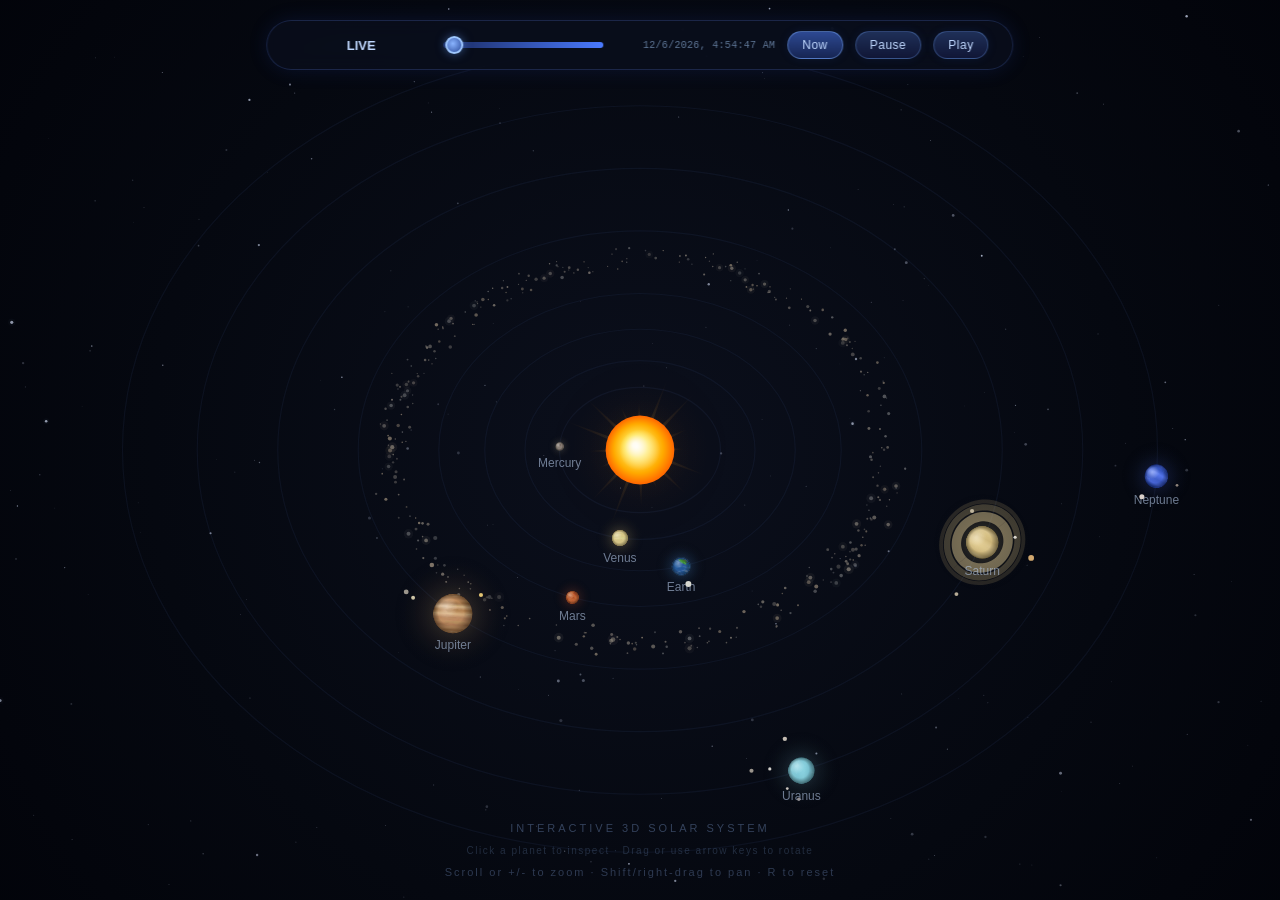
==== commit b78e5f91: "Refine starfield rendering" ====
--- a/index.html
+++ b/index.html
@@ -493,14 +493,17 @@
 const stars = [];
 function rebuildStars() {
   stars.length = 0;
-  const count = Math.max(500, Math.floor((viewportWidth * viewportHeight) / 2600));
+  const count = Math.max(170, Math.floor((viewportWidth * viewportHeight) / 5200));
   for (let i = 0; i < count; i++) {
+    const sizeRoll = Math.random();
+    const brightnessRoll = Math.random();
     stars.push({
       x: Math.random() * viewportWidth,
       y: Math.random() * viewportHeight,
-      r: Math.random() * 1.5 + 0.3,
-      brightness: Math.random(),
-      twinkleSpeed: Math.random() * 0.02 + 0.005,
+      r: 0.35 + Math.pow(sizeRoll, 2.8) * 1.25,
+      brightness: 0.18 + Math.pow(brightnessRoll, 2.2) * 0.62,
+      twinkleAmount: 0.04 + Math.random() * 0.12,
+      twinkleSpeed: 0.00035 + Math.random() * 0.00085,
       twinkleOffset: Math.random() * Math.PI * 2
     });
   }
@@ -521,16 +524,16 @@
 
   for (const s of stars) {
     const twinkle = 0.5 + 0.5 * Math.sin(time * s.twinkleSpeed + s.twinkleOffset);
-    const alpha = s.brightness * 0.4 + twinkle * 0.6;
+    const alpha = s.brightness * (1 - s.twinkleAmount + twinkle * s.twinkleAmount);
     starCtx.beginPath();
     starCtx.arc(s.x, s.y, s.r, 0, Math.PI * 2);
     starCtx.fillStyle = `rgba(220,230,255,${alpha})`;
     starCtx.fill();
 
-    if (s.r > 1.2) {
+    if (s.r > 1.25 && s.brightness > 0.55) {
       starCtx.beginPath();
-      starCtx.arc(s.x, s.y, s.r * 3, 0, Math.PI * 2);
-      starCtx.fillStyle = `rgba(200,220,255,${alpha * 0.1})`;
+      starCtx.arc(s.x, s.y, s.r * 2.4, 0, Math.PI * 2);
+      starCtx.fillStyle = `rgba(200,220,255,${alpha * 0.045})`;
       starCtx.fill();
     }
   }
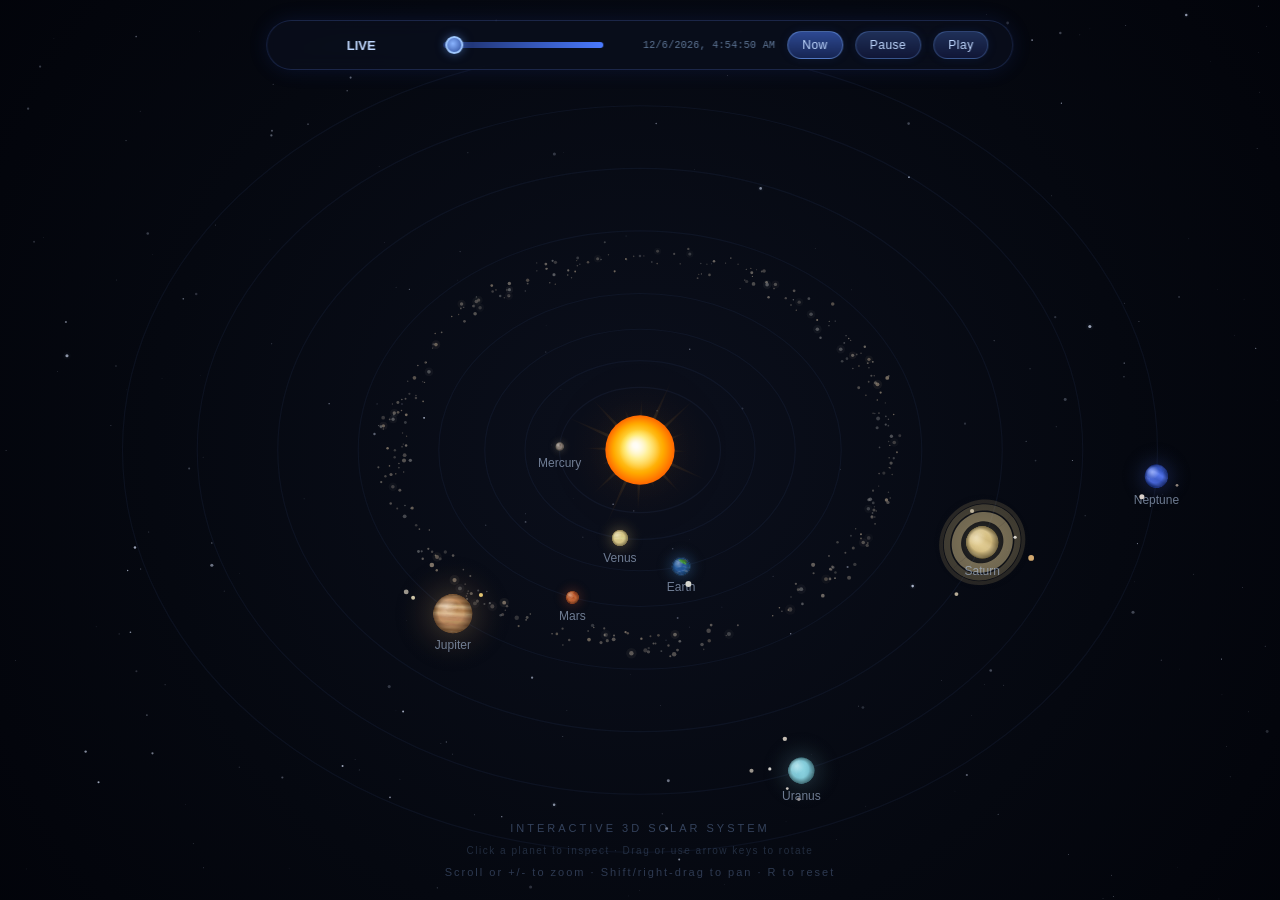
==== commit ee97fb1d: "Refactor: split monolithic HTML into ES modules Split 2086-line index.html into 18 modular files wit" ====
--- a/index.html
+++ b/index.html
@@ -11,403 +11,7 @@
 <meta name="twitter:card" content="summary">
 <link rel="icon" href="favicon.svg" type="image/svg+xml">
 <title>3D Solar System</title>
-<style>
-  * { margin: 0; padding: 0; box-sizing: border-box; }
-
-  body {
-    width: 100vw;
-    height: 100vh;
-    overflow: hidden;
-    background: #000;
-    font-family: 'Segoe UI', Tahoma, Geneva, Verdana, sans-serif;
-    user-select: none;
-    position: relative;
-  }
-
-  canvas#starfield {
-    position: absolute;
-    top: 0; left: 0;
-    width: 100%;
-    height: 100%;
-    z-index: 0;
-  }
-
-  canvas#main {
-    position: absolute;
-    top: 0; left: 0;
-    width: 100%;
-    height: 100%;
-    z-index: 1;
-    touch-action: none;
-  }
-
-  #controls {
-    position: absolute;
-    top: 20px;
-    left: 50%;
-    transform: translateX(-50%);
-    z-index: 10;
-    display: flex;
-    align-items: center;
-    gap: 12px;
-    background: rgba(10, 15, 30, 0.75);
-    backdrop-filter: blur(10px);
-    padding: 10px 24px;
-    border-radius: 30px;
-    border: 1px solid rgba(100, 140, 255, 0.2);
-    box-shadow: 0 0 20px rgba(50, 80, 200, 0.15);
-    flex-wrap: nowrap;
-    flex-shrink: 0;
-    white-space: nowrap;
-    width: max-content;
-    min-width: 0;
-  }
-
-  .controls-top, .controls-bottom {
-    display: flex;
-    align-items: center;
-    gap: 12px;
-    flex-wrap: nowrap;
-    flex-shrink: 0;
-  }
-
-  #controls label {
-    color: #a0b8e0;
-    font-size: 13px;
-    letter-spacing: 1px;
-    text-transform: uppercase;
-    white-space: nowrap;
-  }
-
-  #controls label.hide-mobile {
-    display: none;
-  }
-
-  #speedSlider {
-    -webkit-appearance: none;
-    appearance: none;
-    width: 160px;
-    flex-shrink: 0;
-    height: 6px;
-    border-radius: 3px;
-    background: linear-gradient(90deg, #1a2a5e, #4a7aff);
-    outline: none;
-    cursor: pointer;
-  }
-
-  #speedSlider::-webkit-slider-thumb {
-    -webkit-appearance: none;
-    appearance: none;
-    width: 18px;
-    height: 18px;
-    border-radius: 50%;
-    background: radial-gradient(circle at 40% 40%, #8ab4ff, #2a4a9a);
-    border: 2px solid #a0c8ff;
-    box-shadow: 0 0 10px rgba(100, 160, 255, 0.5);
-    cursor: pointer;
-    transition: box-shadow 0.2s;
-  }
-
-  #speedSlider::-webkit-slider-thumb:hover {
-    box-shadow: 0 0 18px rgba(100, 160, 255, 0.8);
-  }
-
-  #speedValue {
-    color: #c0d8ff;
-    font-size: 13px;
-    min-width: 140px;
-    max-width: 140px;
-    width: 140px;
-    text-align: center;
-    font-weight: bold;
-    white-space: nowrap;
-    overflow: hidden;
-    flex-shrink: 0;
-  }
-
-  #timeLabel {
-    color: #607898;
-    font-size: 10px;
-    font-family: 'Courier New', monospace;
-    letter-spacing: 0.3px;
-    min-width: 160px;
-    max-width: 160px;
-    width: 160px;
-    text-align: right;
-    white-space: nowrap;
-    overflow: hidden;
-    flex-shrink: 0;
-  }
-
-  .ctrl-btn {
-    appearance: none;
-    border: 1px solid rgba(120, 170, 255, 0.3);
-    background: linear-gradient(180deg, rgba(35,55,100,0.85), rgba(18,25,60,0.85));
-    color: #c0d8ff;
-    padding: 6px 14px;
-    border-radius: 999px;
-    font-size: 12px;
-    letter-spacing: 0.5px;
-    cursor: pointer;
-    box-shadow: 0 0 10px rgba(50, 90, 200, 0.12);
-    transition: transform 0.1s ease, box-shadow 0.1s ease;
-  }
-
-  .ctrl-btn:hover {
-    box-shadow: 0 0 16px rgba(70, 130, 255, 0.25);
-    transform: translateY(-1px);
-  }
-
-  .ctrl-btn:active {
-    transform: translateY(0);
-  }
-
-  .ctrl-btn.active {
-    background: linear-gradient(180deg, rgba(50,80,160,0.9), rgba(25,40,90,0.9));
-    border-color: rgba(130, 180, 255, 0.45);
-  }
-
-  .ctrl-btn:focus-visible,
-  #speedSlider:focus-visible,
-  canvas#main:focus-visible {
-    outline: 2px solid #9bc2ff;
-    outline-offset: 3px;
-  }
-
-@media (max-width: 900px) {
-  #controls {
-    top: 18px;
-    width: min(calc(100vw - 32px), 620px);
-    padding: 12px 14px 14px;
-    gap: 12px;
-    border-radius: 24px;
-    flex-direction: column;
-    align-items: stretch;
-  }
-
-  .controls-top {
-    display: grid;
-    grid-template-columns: auto 1fr;
-    align-items: center;
-    gap: 8px 12px;
-    width: 100%;
-  }
-
-  .controls-bottom {
-    display: flex;
-    justify-content: center;
-    gap: 10px;
-    width: 100%;
-  }
-
-  #speedValue {
-    width: auto;
-    min-width: 92px;
-    max-width: none;
-    font-size: 13px;
-    text-align: left;
-  }
-
-  #speedSlider {
-    width: 100%;
-    min-width: 0;
-  }
-
-  #timeLabel {
-    grid-column: 1 / -1;
-    width: auto;
-    min-width: 0;
-    max-width: none;
-    font-size: 10px;
-    text-align: right;
-    opacity: 0.75;
-  }
-
-  .ctrl-btn,
-  #nowBtn,
-  #pauseBtn,
-  #playBtn {
-    min-height: 40px;
-    padding: 0 16px;
-    font-size: 13px;
-  }
-
-  #controls label {
-    display: none;
-  }
-}
-
-@media (max-width: 500px) {
-  #controls {
-    top: 14px;
-    width: calc(100vw - 28px);
-    padding: 12px 12px 14px;
-    gap: 12px;
-  }
-
-  .controls-top {
-    gap: 8px 10px;
-  }
-
-  .controls-bottom {
-    gap: 8px;
-  }
-
-  #speedValue {
-    min-width: 86px;
-    font-size: 12px;
-  }
-
-  #timeLabel {
-    font-size: 9px;
-  }
-
-  .ctrl-btn,
-  #nowBtn,
-  #pauseBtn,
-  #playBtn {
-    flex: 1;
-    min-height: 42px;
-    padding: 0 10px;
-    font-size: 13px;
-  }
-
-  .ctrl-btn {
-    touch-action: manipulation;
-  }
-
-  #speedSlider::-webkit-slider-thumb {
-    width: 22px;
-    height: 22px;
-  }
-}
-
-  #planetInfo {
-    position: absolute;
-    z-index: 10;
-    background: rgba(8, 12, 30, 0.88);
-    backdrop-filter: blur(14px);
-    border: 1px solid rgba(80, 120, 255, 0.25);
-    border-radius: 16px;
-    padding: 20px 24px;
-    color: #fff;
-    pointer-events: none;
-    opacity: 0;
-    transform: translate(-50%, -100%) translateY(-20px) scale(0.9);
-    transition: opacity 0.35s ease, transform 0.35s ease;
-    min-width: 250px;
-    box-shadow: 0 8px 32px rgba(0, 0, 0, 0.5), 0 0 40px rgba(50, 80, 200, 0.1);
-  }
-
-  #planetInfo.visible {
-    opacity: 1;
-    transform: translate(-50%, -100%) translateY(-16px) scale(1);
-    pointer-events: auto;
-  }
-
-  #planetInfo h2 {
-    margin: 0 0 10px 0;
-    font-size: 20px;
-    letter-spacing: 1.5px;
-    text-transform: uppercase;
-  }
-
-  #planetInfo .stat {
-    display: flex;
-    justify-content: space-between;
-    padding: 4px 0;
-    font-size: 13px;
-    border-bottom: 1px solid rgba(255,255,255,0.06);
-  }
-
-  #planetInfo .stat .label { color: #7890b8; }
-  #planetInfo .stat .value {
-    color: #c0d8ff;
-    font-weight: 600;
-    text-align: right;
-    max-width: 60%;
-    word-wrap: break-word;
-    white-space: normal;
-  }
-
-  .planet-dot {
-    width: 14px; height: 14px;
-    border-radius: 50%;
-    display: inline-block;
-    margin-right: 8px;
-    vertical-align: middle;
-    box-shadow: 0 0 6px currentColor;
-  }
-
-  #interactionHints {
-    position: absolute;
-    bottom: max(20px, env(safe-area-inset-bottom));
-    left: 50%;
-    transform: translateX(-50%);
-    z-index: 10;
-    display: flex;
-    width: calc(100% - 32px);
-    flex-direction: column;
-    align-items: center;
-    gap: 7px;
-    text-align: center;
-    pointer-events: none;
-  }
-
-  #zoomHint {
-    color: rgba(120, 150, 200, 0.35);
-    font-size: 11px;
-    letter-spacing: 2px;
-    line-height: 1.4;
-  }
-
-  #resetHint {
-    color: rgba(120, 150, 200, 0.25);
-    font-size: 10px;
-    letter-spacing: 1.5px;
-    line-height: 1.4;
-  }
-
-  #title {
-    color: rgba(120, 150, 200, 0.4);
-    font-size: 11px;
-    letter-spacing: 3px;
-    line-height: 1.4;
-    text-transform: uppercase;
-  }
-
-  .mobile-hint {
-    display: none;
-  }
-
-  @media (max-width: 600px), (pointer: coarse) {
-    #interactionHints {
-      bottom: max(14px, env(safe-area-inset-bottom));
-      gap: 5px;
-    }
-
-    #title {
-      font-size: 10px;
-      letter-spacing: 2px;
-    }
-
-    #resetHint,
-    #zoomHint {
-      max-width: 100%;
-      font-size: 9px;
-      letter-spacing: 1px;
-      line-height: 1.5;
-    }
-
-    .desktop-hint {
-      display: none;
-    }
-
-    .mobile-hint {
-      display: inline;
-    }
-  }
-</style>
+<link rel="stylesheet" href="css/main.css">
 </head>
 <body>
 
@@ -449,1638 +53,6 @@
   </div>
 </div>
 
-<script>
-// ==================== SETUP ====================
-const starCanvas = document.getElementById('starfield');
-const starCtx = starCanvas.getContext('2d');
-
-const canvas = document.getElementById('main');
-const ctx = canvas.getContext('2d');
-const infoPanel = document.getElementById('planetInfo');
-const speedSlider = document.getElementById('speedSlider');
-const speedValueEl = document.getElementById('speedValue');
-const timeLabelEl = document.getElementById('timeLabel');
-const nowBtn = document.getElementById('nowBtn');
-const pauseBtn = document.getElementById('pauseBtn');
-const playBtn = document.getElementById('playBtn');
-let viewportWidth = window.innerWidth;
-let viewportHeight = window.innerHeight;
-let pixelRatio = 1;
-
-function resizeCanvases() {
-  viewportWidth = window.innerWidth;
-  viewportHeight = window.innerHeight;
-  pixelRatio = Math.min(window.devicePixelRatio || 1, 2);
-
-  for (const [targetCanvas, targetContext] of [
-    [starCanvas, starCtx],
-    [canvas, ctx]
-  ]) {
-    targetCanvas.width = Math.round(viewportWidth * pixelRatio);
-    targetCanvas.height = Math.round(viewportHeight * pixelRatio);
-    targetCanvas.style.width = viewportWidth + 'px';
-    targetCanvas.style.height = viewportHeight + 'px';
-    targetContext.setTransform(pixelRatio, 0, 0, pixelRatio, 0, 0);
-  }
-}
-resizeCanvases();
-window.addEventListener('resize', () => {
-  resizeCanvases();
-  clampPan();
-});
-
-// ==================== STARFIELD ====================
-const stars = [];
-function rebuildStars() {
-  stars.length = 0;
-  const count = Math.max(170, Math.floor((viewportWidth * viewportHeight) / 5200));
-  for (let i = 0; i < count; i++) {
-    const sizeRoll = Math.random();
-    const brightnessRoll = Math.random();
-    stars.push({
-      x: Math.random() * viewportWidth,
-      y: Math.random() * viewportHeight,
-      r: 0.35 + Math.pow(sizeRoll, 2.8) * 1.25,
-      brightness: 0.18 + Math.pow(brightnessRoll, 2.2) * 0.62,
-      twinkleAmount: 0.04 + Math.random() * 0.12,
-      twinkleSpeed: 0.00035 + Math.random() * 0.00085,
-      twinkleOffset: Math.random() * Math.PI * 2
-    });
-  }
-}
-rebuildStars();
-window.addEventListener('resize', rebuildStars);
-
-function drawStarfield(time) {
-  starCtx.fillStyle = 'rgba(0,0,0,1)';
-  starCtx.fillRect(0, 0, viewportWidth, viewportHeight);
-
-  const grd = starCtx.createRadialGradient(viewportWidth/2, viewportHeight/2, 80, viewportWidth/2, viewportHeight/2, Math.max(viewportWidth, viewportHeight)*0.7);
-  grd.addColorStop(0, '#0a0e1a');
-  grd.addColorStop(0.5, '#050810');
-  grd.addColorStop(1, '#010208');
-  starCtx.fillStyle = grd;
-  starCtx.fillRect(0, 0, viewportWidth, viewportHeight);
-
-  for (const s of stars) {
-    const twinkle = 0.5 + 0.5 * Math.sin(time * s.twinkleSpeed + s.twinkleOffset);
-    const alpha = s.brightness * (1 - s.twinkleAmount + twinkle * s.twinkleAmount);
-    starCtx.beginPath();
-    starCtx.arc(s.x, s.y, s.r, 0, Math.PI * 2);
-    starCtx.fillStyle = `rgba(220,230,255,${alpha})`;
-    starCtx.fill();
-
-    if (s.r > 1.25 && s.brightness > 0.55) {
-      starCtx.beginPath();
-      starCtx.arc(s.x, s.y, s.r * 2.4, 0, Math.PI * 2);
-      starCtx.fillStyle = `rgba(200,220,255,${alpha * 0.045})`;
-      starCtx.fill();
-    }
-  }
-
-
-}
-
-// ==================== TIME MODEL ====================
-const EPOCH_MS = Date.UTC(2026, 5, 25, 0, 0, 0);
-
-let simTime = Date.now();
-let liveMode = true;
-let simSpeed = 1;
-let isPaused = false;
-
-const PHASES_2026 = {
-  Mercury: 4.037,
-  Venus:   3.438,
-  Earth:   4.761,
-  Mars:    0.412,
-  Jupiter: 2.059,
-  Saturn:  0.238,
-  Uranus:  1.164,
-  Neptune: 0.048
-};
-
-function getPlanetAngle(planet, timeMs) {
-  const daysSinceEpoch = (timeMs - EPOCH_MS) / 86400000;
-  const phase = planet.phaseAtEpoch ?? 0;
-  return phase + (daysSinceEpoch / planet.periodDays) * Math.PI * 2;
-}
-
-function formatSimTime(ms) {
-  const d = new Date(ms);
-  return d.toLocaleString();
-}
-
-// ==================== MOON SYSTEMS ====================
-const MOON_SYSTEMS = {
-  Earth: [
-    { name:'Moon', periodDays:27.321661, orbitRadiusFactor:2.0, radius:2.6, color:'#d8d8cf', phaseOffset:1.2 }
-  ],
-  Jupiter: [
-    { name:'Io', periodDays:1.769, orbitRadiusFactor:1.55, radius:1.8, color:'#f1d27a', phaseOffset:0.4 },
-    { name:'Europa', periodDays:3.551, orbitRadiusFactor:1.95, radius:1.7, color:'#d8d0b0', phaseOffset:2.1 },
-    { name:'Ganymede', periodDays:7.155, orbitRadiusFactor:2.45, radius:2.1, color:'#9f9a90', phaseOffset:4.0 },
-    { name:'Callisto', periodDays:16.689, orbitRadiusFactor:3.05, radius:2.0, color:'#7f7468', phaseOffset:5.4 }
-  ],
-  Saturn: [
-    { name:'Enceladus', periodDays:1.370, orbitRadiusFactor:1.65, radius:1.4, color:'#f4f6ff', phaseOffset:0.7 },
-    { name:'Rhea', periodDays:4.518, orbitRadiusFactor:2.15, radius:1.8, color:'#c9c3b8', phaseOffset:2.3 },
-    { name:'Titan', periodDays:15.945, orbitRadiusFactor:2.85, radius:2.5, color:'#d2a86f', phaseOffset:4.8 },
-    { name:'Iapetus', periodDays:79.321, orbitRadiusFactor:4.0, radius:1.7, color:'#b6ab96', phaseOffset:1.5 }
-  ],
-  Uranus: [
-    { name:'Miranda', periodDays:1.413, orbitRadiusFactor:1.55, radius:1.2, color:'#c9c3bd', phaseOffset:0.8 },
-    { name:'Ariel', periodDays:2.520, orbitRadiusFactor:1.9, radius:1.4, color:'#d9d7d2', phaseOffset:2.2 },
-    { name:'Umbriel', periodDays:4.144, orbitRadiusFactor:2.3, radius:1.5, color:'#8f8d91', phaseOffset:4.0 },
-    { name:'Titania', periodDays:8.706, orbitRadiusFactor:2.85, radius:1.9, color:'#c7bfb5', phaseOffset:5.2 },
-    { name:'Oberon', periodDays:13.463, orbitRadiusFactor:3.3, radius:1.8, color:'#9a948c', phaseOffset:1.9 }
-  ],
-  Neptune: [
-    { name:'Triton', periodDays:-5.877, orbitRadiusFactor:2.0, radius:2.2, color:'#d8cfc9', phaseOffset:1.7 },
-    { name:'Proteus', periodDays:1.122, orbitRadiusFactor:1.45, radius:1.2, color:'#8f847c', phaseOffset:4.6 }
-  ]
-};
-
-// ==================== PLANET DATA ====================
-const planets = [
-  { name:'Mercury', color:'#a89d8f', radius:3.5, orbitRadius:70, diameter:'4,879 km', distance:'57.9M km', period:'88 days', type:'Rocky', tilt:0.03, glowColor:'rgba(176,168,144,0.20)', periodDays:87.969, phaseAtEpoch:PHASES_2026.Mercury, rotationPeriodDays:58.646, axialTiltDeg:0.034 },
-  { name:'Venus',   color:'#d8b76f', radius:6.2, orbitRadius:100, diameter:'12,104 km', distance:'108.2M km', period:'225 days', type:'Rocky', tilt:0.05, glowColor:'rgba(232,200,122,0.22)', periodDays:224.701, phaseAtEpoch:PHASES_2026.Venus, rotationPeriodDays:-243.025, axialTiltDeg:177.36 },
-  { name:'Earth',   color:'#4a90d9', radius:6.6, orbitRadius:135, diameter:'12,742 km', distance:'149.6M km', period:'365.25 days', type:'Rocky', tilt:0.25, glowColor:'rgba(74,144,217,0.28)', hasMoon:true, periodDays:365.256, phaseAtEpoch:PHASES_2026.Earth, rotationPeriodDays:1, axialTiltDeg:23.44 },
-  { name:'Mars',    color:'#c95a3b', radius:5.0, orbitRadius:175, diameter:'6,779 km', distance:'227.9M km', period:'687 days', type:'Rocky', tilt:0.15, glowColor:'rgba(212,90,58,0.22)', periodDays:686.98, phaseAtEpoch:PHASES_2026.Mars, rotationPeriodDays:1.026, axialTiltDeg:25.19 },
-  { name:'Jupiter', color:'#c89463', radius:15.5, orbitRadius:245, diameter:'139,820 km', distance:'778.5M km', period:'11.86 years', type:'Gas Giant', tilt:0.12, glowColor:'rgba(212,160,106,0.22)', bands:true, moons:4, periodDays:4332.59, phaseAtEpoch:PHASES_2026.Jupiter, rotationPeriodDays:0.414, axialTiltDeg:3.13 },
-  { name:'Saturn',  color:'#dbc37f', radius:13.5, orbitRadius:315, diameter:'116,460 km', distance:'1.43B km', period:'29.46 years', type:'Gas Giant', tilt:0.18, glowColor:'rgba(232,208,136,0.20)', rings:true, moons:3, periodDays:10759.22, phaseAtEpoch:PHASES_2026.Saturn, rotationPeriodDays:0.444, axialTiltDeg:26.73 },
-  { name:'Uranus',  color:'#7ec8d8', radius:10.2, orbitRadius:385, diameter:'50,724 km', distance:'2.87B km', period:'84.01 years', type:'Ice Giant', tilt:0.45, glowColor:'rgba(126,200,216,0.18)', periodDays:30688.5, phaseAtEpoch:PHASES_2026.Uranus, rotationPeriodDays:-0.718, axialTiltDeg:97.77 },
-  { name:'Neptune', color:'#4a6ae0', radius:10.0, orbitRadius:450, diameter:'49,244 km', distance:'4.50B km', period:'164.8 years', type:'Ice Giant', tilt:0.1, glowColor:'rgba(74,106,224,0.20)', periodDays:60182, phaseAtEpoch:PHASES_2026.Neptune, rotationPeriodDays:0.671, axialTiltDeg:28.32 }
-];
-
-planets.forEach(p => {
-  p.angle = getPlanetAngle(p, simTime);
-  p.clickAnim = 0;
-  p.hovered = false;
-  p._screenX = 0;
-  p._screenY = 0;
-  p._depth = 0;
-  p._screenR = p.radius;
-});
-
-// ==================== MAIN ASTEROID BELT ====================
-const ASTEROID_COUNT = 360;
-const asteroidBelt = [];
-const asteroidColors = [
-  [142, 134, 124],
-  [126, 119, 112],
-  [111, 113, 116],
-  [151, 137, 119],
-  [103, 100, 98]
-];
-
-for (let i = 0; i < ASTEROID_COUNT; i++) {
-  const radialMix = (Math.random() + Math.random()) * 0.5;
-  const orbitRadius = 198 + radialMix * 34;
-  const radiusProgress = (orbitRadius - 198) / 34;
-  const clusterAngle = (i % 7) / 7 * Math.PI * 2;
-  const useCluster = Math.random() < 0.28;
-  const phaseAtEpoch = useCluster
-    ? clusterAngle + (Math.random() - 0.5) * 0.5
-    : Math.random() * Math.PI * 2;
-  const size = 0.6 + Math.pow(Math.random(), 2.1) * 1.2;
-  const brightness = 0.42 + Math.random() * 0.34;
-  const baseColor = asteroidColors[Math.floor(Math.random() * asteroidColors.length)];
-
-  asteroidBelt.push({
-    orbitRadius,
-    phaseAtEpoch,
-    periodDays: (1250 + radiusProgress * 1050) * (0.94 + Math.random() * 0.12),
-    eccentricity: Math.random() * 0.025,
-    eccentricityAngle: Math.random() * Math.PI * 2,
-    size,
-    color: `rgba(${baseColor[0]},${baseColor[1]},${baseColor[2]},${brightness})`,
-    glowColor: `rgba(${baseColor[0]},${baseColor[1]},${baseColor[2]},${brightness * 0.14})`,
-    bright: size > 1.45 && Math.random() < 0.55
-  });
-}
-
-// ==================== CAMERA ====================
-let cameraTilt = 0.68;
-let cameraRotY = 0;
-let cameraZoom = 1.15;
-let cameraPanX = 0;
-let cameraPanY = 0;
-let targetTilt = 0.68;
-let targetRotY = 0;
-let targetZoom = 1.15;
-let targetPanX = 0;
-let targetPanY = 0;
-let isDragging = false;
-let dragMode = null;
-let lastMouse = { x: 0, y: 0 };
-let mouseDragDistance = 0;
-let hoveredPlanet = null;
-let selectedPlanet = null;
-
-function resetCamera() {
-  targetTilt = 0.68;
-  targetRotY = 0;
-  targetZoom = 1.15;
-  targetPanX = 0;
-  targetPanY = 0;
-}
-
-function clampPan() {
-  const maxPanX = viewportWidth * 0.45;
-  const maxPanY = viewportHeight * 0.35;
-  targetPanX = Math.max(-maxPanX, Math.min(maxPanX, targetPanX));
-  targetPanY = Math.max(-maxPanY, Math.min(maxPanY, targetPanY));
-}
-
-function clampZoom() {
-  targetZoom = Math.max(0.3, Math.min(2.5, targetZoom));
-}
-
-// ==================== FIX: getPlanetScreenPos ====================
-function getPlanetScreenPos(cx, cy, orbitR, angle) {
-  const cosTilt = Math.cos(cameraTilt);
-  const sinRot = Math.sin(cameraRotY);
-  const cosRot = Math.cos(cameraRotY);
-
-  const ox = Math.cos(angle);
-  const oz = Math.sin(angle);
-
-  // Rotation around Y axis
-  const rx = ox * cosRot - oz * sinRot;
-  const rz = ox * sinRot + oz * cosRot;
-
-  // === КРИТИЧЕСКИЙ ФАКСОР: умножаем на orbitR! ===
-  const sx = cx + rx * orbitR;
-  const sy = cy + rz * orbitR * cosTilt;
-
-  const depth = rz * orbitR;
-  const depthScale = 1 + rz * 0.12;
-
-  return { x: sx, y: sy, depth, scale: depthScale };
-}
-
-// ==================== DRAWING ====================
-function drawSun(cx, cy, time) {
-  const glowLayers = [
-    { r: 90, alpha: 0.015 },
-    { r: 65, alpha: 0.035 },
-    { r: 48, alpha: 0.055 },
-    { r: 36, alpha: 0.08 },
-  ];
-
-  for (const g of glowLayers) {
-    const pulse = 1 + 0.05 * Math.sin(time * 0.003);
-    const grad = ctx.createRadialGradient(cx, cy, 0, cx, cy, g.r * pulse * cameraZoom);
-    grad.addColorStop(0, `rgba(255,200,50,${g.alpha})`);
-    grad.addColorStop(0.5, `rgba(255,140,20,${g.alpha * 0.5})`);
-    grad.addColorStop(1, 'rgba(255,80,0,0)');
-    ctx.beginPath();
-    ctx.arc(cx, cy, g.r * pulse * cameraZoom, 0, Math.PI * 2);
-    ctx.fillStyle = grad;
-    ctx.fill();
-  }
-
-  // Corona rays
-  ctx.save();
-  ctx.translate(cx, cy);
-  const rayCount = 16;
-  for (let i = 0; i < rayCount; i++) {
-    const angle = (i / rayCount) * Math.PI * 2 + time * 0.0005;
-    const rayLen = (55 + 18 * Math.sin(time * 0.002 + i * 1.5)) * cameraZoom;
-    ctx.rotate(angle);
-    const rayGrad = ctx.createLinearGradient(22 * cameraZoom, 0, rayLen, 0);
-    rayGrad.addColorStop(0, 'rgba(255,200,80,0.12)');
-    rayGrad.addColorStop(1, 'rgba(255,120,0,0)');
-    ctx.fillStyle = rayGrad;
-    ctx.beginPath();
-    ctx.moveTo(22 * cameraZoom, -1.5 * cameraZoom);
-    ctx.lineTo(rayLen, 0);
-    ctx.lineTo(22 * cameraZoom, 1.5 * cameraZoom);
-    ctx.fill();
-    ctx.rotate(-angle);
-  }
-  ctx.restore();
-
-  // Main sun body
-  const sunPulse = 1 + 0.02 * Math.sin(time * 0.004);
-  const sunR = 30 * sunPulse * cameraZoom;
-  const sunGrad = ctx.createRadialGradient(cx - 5, cy - 5, 2, cx, cy, sunR);
-  sunGrad.addColorStop(0, '#fff8e0');
-  sunGrad.addColorStop(0.3, '#ffe44d');
-  sunGrad.addColorStop(0.7, '#ffaa00');
-  sunGrad.addColorStop(1, '#ff6600');
-  ctx.beginPath();
-  ctx.arc(cx, cy, sunR, 0, Math.PI * 2);
-  ctx.fillStyle = sunGrad;
-  ctx.fill();
-
-  const coreGrad = ctx.createRadialGradient(cx - 3, cy - 3, 0, cx, cy, sunR * 0.6);
-  coreGrad.addColorStop(0, 'rgba(255,255,255,0.8)');
-  coreGrad.addColorStop(1, 'rgba(255,255,255,0)');
-  ctx.beginPath();
-  ctx.arc(cx, cy, sunR * 0.6, 0, Math.PI * 2);
-  ctx.fillStyle = coreGrad;
-  ctx.fill();
-}
-
-function drawOrbitPath(cx, cy, orbitR, color) {
-  ctx.beginPath();
-  ctx.ellipse(cx, cy, orbitR, orbitR * Math.cos(cameraTilt), 0, 0, Math.PI * 2);
-  ctx.strokeStyle = color || 'rgba(60,80,120,0.18)';
-  ctx.lineWidth = 1 * cameraZoom;
-  ctx.stroke();
-}
-
-// ==================== PROCEDURAL PLANET TEXTURES ====================
-
-function seededRandom(seed) {
-  let s = seed;
-  return function() {
-    s = (s * 16807 + 0) % 2147483647;
-    return (s - 1) / 2147483646;
-  };
-}
-
-function getPlanetTexture(planet) {
-  if (planet._tex) return planet._tex;
-
-  const SIZE = 256;
-  const tc = document.createElement('canvas');
-  tc.width = SIZE; tc.height = SIZE;
-  const t = tc.getContext('2d');
-
-  const rng = seededRandom(planet.name.split('').reduce((a, c) => a + c.charCodeAt(0), 0));
-
-  switch (planet.name) {
-    case 'Jupiter': {
-      // Banded atmosphere with turbulence and Great Red Spot
-      const bandColors = ['#c4956a','#a67549','#d4a87a','#b8855a','#c89463','#8c633d','#dcc09a','#a07040','#d8b88a','#b08060','#c49468','#9e7050'];
-      const bandCount = 16;
-      for (let y = 0; y < SIZE; y++) {
-        const bandIdx = (y / SIZE) * bandCount;
-        const bandFrac = bandIdx - Math.floor(bandIdx);
-        const ci = Math.floor(bandIdx) % bandColors.length;
-        const ci2 = (Math.floor(bandIdx) + 1) % bandColors.length;
-        const turbulence = (rng() - 0.5) * 4;
-        const alpha = 0.55 + rng() * 0.35;
-        const r1 = parseInt(bandColors[ci].slice(1,3),16);
-        const g1 = parseInt(bandColors[ci].slice(3,5),16);
-        const b1 = parseInt(bandColors[ci].slice(5,7),16);
-        const r2 = parseInt(bandColors[ci2].slice(1,3),16);
-        const g2 = parseInt(bandColors[ci2].slice(3,5),16);
-        const b2 = parseInt(bandColors[ci2].slice(5,7),16);
-        const r = Math.round(r1 + (r2 - r1) * bandFrac + turbulence);
-        const g = Math.round(g1 + (g2 - g1) * bandFrac + turbulence * 0.7);
-        const b = Math.round(b1 + (b2 - b1) * bandFrac + turbulence * 0.5);
-        t.fillStyle = `rgba(${r},${g},${b},${alpha})`;
-        t.fillRect(0, y, SIZE, 1);
-      }
-      // Bands bend around the storm instead of continuing straight through it.
-      for (let i = 0; i < 9; i++) {
-        const bandY = 144 + i * 2.7;
-        const bend = 4.5 * Math.sin((i / 8) * Math.PI);
-        t.beginPath();
-        t.moveTo(96, bandY);
-        t.bezierCurveTo(116, bandY, 120, bandY - bend, 130, bandY - bend);
-        t.bezierCurveTo(141, bandY - bend, 149, bandY + bend, 158, bandY + bend);
-        t.bezierCurveTo(169, bandY + bend, 174, bandY, 188, bandY);
-        t.strokeStyle = `rgba(${125+rng()*45},${76+rng()*34},${43+rng()*24},${0.08+rng()*0.09})`;
-        t.lineWidth = 0.8 + rng() * 1.5;
-        t.stroke();
-      }
-
-      t.save();
-      t.translate(140, 0);
-      t.scale(0.7, 1);
-      t.translate(-140, 0);
-
-      // Soft outer reddish haze, built from overlapping irregular contours.
-      for (let i = 0; i < 4; i++) {
-        const spread = i * 1.4;
-        t.beginPath();
-        t.moveTo(124 - spread, 154);
-        t.bezierCurveTo(126, 146 - spread * 0.2, 135, 143 - spread, 143, 145);
-        t.bezierCurveTo(153 + spread, 146, 158 + spread, 151, 156 + spread, 158);
-        t.bezierCurveTo(154, 165 + spread * 0.4, 145, 167 + spread, 136, 165);
-        t.bezierCurveTo(128 - spread, 164, 122 - spread, 160, 124 - spread, 154);
-        t.closePath();
-        t.fillStyle = `rgba(132,61,43,${0.055 + i * 0.022})`;
-        t.fill();
-      }
-
-      // Main irregular storm body.
-      t.beginPath();
-      t.moveTo(126, 153);
-      t.bezierCurveTo(128, 147, 134, 145, 140, 146);
-      t.bezierCurveTo(146, 144, 154, 148, 155, 153);
-      t.bezierCurveTo(158, 158, 151, 163, 145, 163);
-      t.bezierCurveTo(139, 166, 130, 163, 127, 159);
-      t.bezierCurveTo(124, 157, 125, 155, 126, 153);
-      t.closePath();
-      t.fillStyle = 'rgba(158,72,48,0.44)';
-      t.fill();
-
-      // Darker inner circulation, deliberately offset and asymmetric.
-      t.beginPath();
-      t.moveTo(132, 153);
-      t.bezierCurveTo(134, 149, 139, 148, 143, 149);
-      t.bezierCurveTo(149, 149, 152, 152, 150, 156);
-      t.bezierCurveTo(149, 160, 143, 161, 138, 159);
-      t.bezierCurveTo(133, 160, 129, 156, 132, 153);
-      t.closePath();
-      t.fillStyle = 'rgba(119,54,43,0.34)';
-      t.fill();
-
-      // Horizontal turbulence runs around and partially through the storm.
-      for (let i = 0; i < 8; i++) {
-        const strokeY = 149 + i * 1.7 + (rng() - 0.5);
-        t.beginPath();
-        t.moveTo(121 + rng() * 3, strokeY);
-        t.bezierCurveTo(
-          130, strokeY - 2 + rng() * 4,
-          143, strokeY + 2 - rng() * 4,
-          158 - rng() * 3, strokeY + (rng() - 0.5) * 2
-        );
-        t.strokeStyle = i % 3 === 0
-          ? `rgba(212,132,86,${0.1+rng()*0.08})`
-          : `rgba(104,51,39,${0.07+rng()*0.08})`;
-        t.lineWidth = 0.6 + rng() * 1.1;
-        t.stroke();
-      }
-      t.restore();
-
-      // Swirl details
-      for (let i = 0; i < 30; i++) {
-        t.beginPath();
-        const sx = rng() * SIZE, sy = 40 + rng() * 176, sw = 15 + rng() * 40, sh = 1 + rng() * 3;
-        t.ellipse(sx, sy, sw, sh, 0, 0, Math.PI * 2);
-        t.fillStyle = `rgba(${140+rng()*80},${100+rng()*80},${50+rng()*60},${0.08+rng()*0.1})`;
-        t.fill();
-      }
-      break;
-    }
-    case 'Saturn': {
-      // Subtle bands, golden haze
-      const bandColors = ['#dfca94','#d7c18a','#cdb77e','#e2ce9c','#d5bf86','#cbb47b','#dcc793'];
-      const bandCount = 12;
-      for (let y = 0; y < SIZE; y++) {
-        const bandIdx = (y / SIZE) * bandCount;
-        const bandFrac = bandIdx - Math.floor(bandIdx);
-        const ci = Math.floor(bandIdx) % bandColors.length;
-        const ci2 = (Math.floor(bandIdx) + 1) % bandColors.length;
-        const turbulence = (rng() - 0.5) * 2;
-        const r1 = parseInt(bandColors[ci].slice(1,3),16);
-        const g1 = parseInt(bandColors[ci].slice(3,5),16);
-        const b1 = parseInt(bandColors[ci].slice(5,7),16);
-        const r2 = parseInt(bandColors[ci2].slice(1,3),16);
-        const g2 = parseInt(bandColors[ci2].slice(3,5),16);
-        const b2 = parseInt(bandColors[ci2].slice(5,7),16);
-        const r = Math.round(r1 + (r2 - r1) * bandFrac + turbulence);
-        const g = Math.round(g1 + (g2 - g1) * bandFrac + turbulence);
-        const b = Math.round(b1 + (b2 - b1) * bandFrac + turbulence);
-        t.fillStyle = `rgba(${r},${g},${b},0.7)`;
-        t.fillRect(0, y, SIZE, 1);
-      }
-      // Subtle storm spots
-      for (let i = 0; i < 7; i++) {
-        t.beginPath();
-        t.ellipse(rng()*SIZE, 30+rng()*200, 3+rng()*7, 1+rng()*2.5, rng()*0.2, 0, Math.PI*2);
-        t.fillStyle = `rgba(225,208,165,${0.08+rng()*0.1})`;
-        t.fill();
-      }
-      break;
-    }
-    case 'Earth': {
-      // Ocean base
-      t.fillStyle = '#2a5a9a';
-      t.fillRect(0, 0, SIZE, SIZE);
-      // Ocean depth variation
-      for (let i = 0; i < 200; i++) {
-        t.beginPath();
-        t.ellipse(rng()*SIZE, rng()*SIZE, 5+rng()*30, 3+rng()*15, rng()*Math.PI, 0, Math.PI*2);
-        t.fillStyle = `rgba(${20+rng()*30},${70+rng()*50},${120+rng()*60},${0.1+rng()*0.15})`;
-        t.fill();
-      }
-      // Continents
-      const continentDefs = [
-        { x: 80, y: 60, w: 50, h: 70, rot: 0.2 },  // "Americas-ish"
-        { x: 140, y: 50, w: 40, h: 40, rot: -0.1 }, // "Europe/Africa-ish"
-        { x: 160, y: 100, w: 25, h: 50, rot: 0 },   // "Africa-ish"
-        { x: 190, y: 65, w: 60, h: 45, rot: 0.15 },  // "Asia-ish"
-        { x: 220, y: 150, w: 30, h: 25, rot: -0.2 }, // "Australia-ish"
-      ];
-      for (const c of continentDefs) {
-        t.save();
-        t.translate(c.x, c.y);
-        t.rotate(c.rot);
-        for (let j = 0; j < 12; j++) {
-          t.beginPath();
-          t.ellipse((rng()-0.5)*c.w*0.6, (rng()-0.5)*c.h*0.6,
-            5+rng()*c.w*0.35, 5+rng()*c.h*0.35, rng()*Math.PI, 0, Math.PI*2);
-          const g = 80 + rng()*80;
-          t.fillStyle = `rgba(${40+rng()*40},${g},${30+rng()*30},${0.35+rng()*0.3})`;
-          t.fill();
-        }
-        t.restore();
-      }
-      // Clouds
-      for (let i = 0; i < 80; i++) {
-        t.beginPath();
-        t.ellipse(rng()*SIZE, rng()*SIZE, 8+rng()*25, 2+rng()*6, rng()*Math.PI, 0, Math.PI*2);
-        t.fillStyle = `rgba(240,245,255,${0.06+rng()*0.12})`;
-        t.fill();
-      }
-      // Polar caps
-      t.fillStyle = 'rgba(240,245,255,0.5)';
-      t.fillRect(0, 0, SIZE, 18);
-      t.fillRect(0, SIZE-18, SIZE, 18);
-      break;
-    }
-    case 'Mars': {
-      // Dusty base
-      t.fillStyle = '#c46838';
-      t.fillRect(0, 0, SIZE, SIZE);
-      // Surface variation
-      for (let i = 0; i < 300; i++) {
-        t.beginPath();
-        t.ellipse(rng()*SIZE, rng()*SIZE, 2+rng()*15, 2+rng()*10, rng()*Math.PI, 0, Math.PI*2);
-        const r = 140+rng()*60, g = 50+rng()*50, b = 20+rng()*30;
-        t.fillStyle = `rgba(${r},${g},${b},${0.1+rng()*0.2})`;
-        t.fill();
-      }
-      // Dark regions (syrtis etc)
-      for (let i = 0; i < 6; i++) {
-        t.beginPath();
-        t.ellipse(rng()*SIZE, 30+rng()*190, 15+rng()*35, 10+rng()*25, rng()*Math.PI, 0, Math.PI*2);
-        t.fillStyle = `rgba(100,40,20,${0.12+rng()*0.15})`;
-        t.fill();
-      }
-      // Polar caps span longitude in the equirectangular texture.
-      t.fillStyle = 'rgba(240,235,230,0.48)';
-      t.fillRect(0, 0, SIZE, 9);
-      t.fillStyle = 'rgba(238,232,225,0.34)';
-      t.fillRect(0, SIZE - 6, SIZE, 6);
-      // Olympus Mons spot
-      t.beginPath();
-      t.arc(100, 100, 4.5, 0, Math.PI*2);
-      t.fillStyle = 'rgba(180,100,50,0.3)';
-      t.fill();
-      t.beginPath();
-      t.arc(100, 100, 2, 0, Math.PI*2);
-      t.fillStyle = 'rgba(210,145,85,0.24)';
-      t.fill();
-      break;
-    }
-    case 'Mercury': {
-      // Rocky grey
-      t.fillStyle = '#8a8078';
-      t.fillRect(0, 0, SIZE, SIZE);
-      for (let i = 0; i < 400; i++) {
-        t.beginPath();
-        t.ellipse(rng()*SIZE, rng()*SIZE, 1+rng()*8, 1+rng()*5, rng()*Math.PI, 0, Math.PI*2);
-        t.fillStyle = `rgba(${70+rng()*80},${65+rng()*75},${60+rng()*70},${0.1+rng()*0.2})`;
-        t.fill();
-      }
-      // Craters
-      for (let i = 0; i < 25; i++) {
-        const cx = rng()*SIZE, cy = rng()*SIZE, cr = 2+rng()*7;
-        t.beginPath();
-        t.arc(cx, cy, cr, 0, Math.PI*2);
-        t.strokeStyle = `rgba(50,45,40,${0.2+rng()*0.3})`;
-        t.lineWidth = 1+rng();
-        t.stroke();
-        t.beginPath();
-        t.arc(cx-1, cy-1, cr*0.7, 0, Math.PI*2);
-        t.fillStyle = `rgba(60,55,50,${0.15+rng()*0.15})`;
-        t.fill();
-      }
-      break;
-    }
-    case 'Venus': {
-      // Hazy thick atmosphere
-      t.fillStyle = '#d8c888';
-      t.fillRect(0, 0, SIZE, SIZE);
-      // Cloud swirls
-      for (let i = 0; i < 150; i++) {
-        t.beginPath();
-        t.ellipse(rng()*SIZE, rng()*SIZE, 10+rng()*40, 2+rng()*8, -0.3+rng()*0.6, 0, Math.PI*2);
-        t.fillStyle = `rgba(${200+rng()*55},${180+rng()*55},${120+rng()*60},${0.08+rng()*0.15})`;
-        t.fill();
-      }
-      // Subtle cell structures
-      for (let i = 0; i < 20; i++) {
-        t.beginPath();
-        t.arc(rng()*SIZE, rng()*SIZE, 6+rng()*14, 0, Math.PI*2);
-        t.strokeStyle = `rgba(225,205,150,${0.05+rng()*0.07})`;
-        t.lineWidth = 1;
-        t.stroke();
-      }
-      break;
-    }
-    case 'Uranus': {
-      // Soft ice giant bands
-      const uColors = ['#83ccda','#7fc7d6','#79c1d1','#8bd3df','#80c8d7','#86cbd9','#91d5df'];
-      for (let y = 0; y < SIZE; y++) {
-        const frac = (y / SIZE) * uColors.length;
-        const ci = Math.floor(frac) % uColors.length;
-        const ci2 = (ci + 1) % uColors.length;
-        const f = frac - Math.floor(frac);
-        const r1 = parseInt(uColors[ci].slice(1,3),16), g1 = parseInt(uColors[ci].slice(3,5),16), b1 = parseInt(uColors[ci].slice(5,7),16);
-        const r2 = parseInt(uColors[ci2].slice(1,3),16), g2 = parseInt(uColors[ci2].slice(3,5),16), b2 = parseInt(uColors[ci2].slice(5,7),16);
-        t.fillStyle = `rgba(${Math.round(r1+(r2-r1)*f)},${Math.round(g1+(g2-g1)*f)},${Math.round(b1+(b2-b1)*f)},0.7)`;
-        t.fillRect(0, y, SIZE, 1);
-      }
-      // Subtle cloud wisps
-      for (let i = 0; i < 40; i++) {
-        t.beginPath();
-        t.ellipse(rng()*SIZE, rng()*SIZE, 15+rng()*35, 1+rng()*4, rng()*0.2, 0, Math.PI*2);
-        t.fillStyle = `rgba(200,240,250,${0.05+rng()*0.08})`;
-        t.fill();
-      }
-      break;
-    }
-    case 'Neptune': {
-      // Deep blue bands
-      const nColors = ['#3a5ac8','#4a6ae0','#2a4ab0','#5a7af0','#3a58c0','#4a68d8','#2848a8'];
-      for (let y = 0; y < SIZE; y++) {
-        const frac = (y / SIZE) * nColors.length;
-        const ci = Math.floor(frac) % nColors.length;
-        const ci2 = (ci + 1) % nColors.length;
-        const f = frac - Math.floor(frac);
-        const r1 = parseInt(nColors[ci].slice(1,3),16), g1 = parseInt(nColors[ci].slice(3,5),16), b1 = parseInt(nColors[ci].slice(5,7),16);
-        const r2 = parseInt(nColors[ci2].slice(1,3),16), g2 = parseInt(nColors[ci2].slice(3,5),16), b2 = parseInt(nColors[ci2].slice(5,7),16);
-        t.fillStyle = `rgba(${Math.round(r1+(r2-r1)*f)},${Math.round(g1+(g2-g1)*f)},${Math.round(b1+(b2-b1)*f)},0.7)`;
-        t.fillRect(0, y, SIZE, 1);
-      }
-      // Great Dark Spot
-      t.beginPath();
-      t.ellipse(130, 120, 11, 6.5, 0.1, 0, Math.PI*2);
-      t.fillStyle = 'rgba(20,30,100,0.28)';
-      t.fill();
-      // Bright cloud streaks
-      for (let i = 0; i < 15; i++) {
-        t.beginPath();
-        t.ellipse(rng()*SIZE, rng()*SIZE, 10+rng()*25, 1+rng()*3, rng()*0.2, 0, Math.PI*2);
-        t.fillStyle = `rgba(180,200,255,${0.08+rng()*0.12})`;
-        t.fill();
-      }
-      break;
-    }
-  }
-
-  planet._tex = tc;
-  return tc;
-}
-
-function lightenColor(hex, amount) {
-  const num = parseInt(hex.replace('#', ''), 16);
-  const r = Math.min(255, (num >> 16) + amount);
-  const g = Math.min(255, ((num >> 8) & 0xff) + amount);
-  const b = Math.min(255, (num & 0xff) + amount);
-  return `rgb(${r},${g},${b})`;
-}
-
-function darkenColor(hex, amount) {
-  const num = parseInt(hex.replace('#', ''), 16);
-  const r = Math.max(0, (num >> 16) - amount);
-  const g = Math.max(0, ((num >> 8) & 0xff) - amount);
-  const b = Math.max(0, (num & 0xff) - amount);
-  return `rgb(${r},${g},${b})`;
-}
-
-function drawPlanetSurface(planet, x, y, r) {
-  const tex = getPlanetTexture(planet);
-  if (!tex) return;
-
-  const texW = tex.width;
-  const texH = tex.height;
-  const daysSinceEpoch = (simTime - EPOCH_MS) / 86400000;
-  // Apply the inverse observer azimuth so the surface remains anchored in
-  // world space while rotating the camera reveals a different longitude.
-  const spin = (daysSinceEpoch / planet.rotationPeriodDays) * Math.PI * 2 - cameraRotY;
-  const cosSpin = Math.cos(spin);
-  const sinSpin = Math.sin(spin);
-  const axisTilt = (planet.axialTiltDeg || 0) * Math.PI / 180;
-  const cosTilt = Math.cos(axisTilt);
-  const sinTilt = Math.sin(axisTilt);
-  const diameter = Math.max(2, Math.ceil(r * 2));
-
-  if (!planet._texPixels) {
-    planet._texPixels = tex.getContext('2d').getImageData(0, 0, texW, texH).data;
-  }
-
-  if (!planet._surfaceCache || planet._surfaceCache.size !== diameter) {
-    const surfaceCanvas = document.createElement('canvas');
-    surfaceCanvas.width = diameter;
-    surfaceCanvas.height = diameter;
-    const surfaceCtx = surfaceCanvas.getContext('2d');
-    planet._surfaceCache = {
-      size: diameter,
-      canvas: surfaceCanvas,
-      ctx: surfaceCtx,
-      image: surfaceCtx.createImageData(diameter, diameter)
-    };
-  }
-
-  const surface = planet._surfaceCache;
-  const output = surface.image.data;
-  const source = planet._texPixels;
-  const radiusPx = diameter / 2;
-
-  output.fill(0);
-
-  for (let py = 0; py < diameter; py++) {
-    const sy = (py + 0.5 - radiusPx) / radiusPx;
-    for (let px = 0; px < diameter; px++) {
-      const sx = (px + 0.5 - radiusPx) / radiusPx;
-      const radiusSquared = sx * sx + sy * sy;
-      if (radiusSquared > 1) continue;
-
-      const sz = Math.sqrt(1 - radiusSquared);
-
-      // Undo the screen-space axis orientation, then undo axial spin.
-      const axisX = sx * cosTilt + sy * sinTilt;
-      const axisY = -sx * sinTilt + sy * cosTilt;
-      const localX = axisX * cosSpin - sz * sinSpin;
-      const localZ = axisX * sinSpin + sz * cosSpin;
-
-      const u = ((0.5 + Math.atan2(localX, localZ) / (Math.PI * 2)) % 1 + 1) % 1;
-      const v = Math.max(0, Math.min(1,
-        0.5 + Math.asin(Math.max(-1, Math.min(1, axisY))) / Math.PI
-      ));
-      const tx = Math.min(texW - 1, Math.floor(u * texW));
-      const ty = Math.min(texH - 1, Math.floor(v * texH));
-      const sourceIndex = (ty * texW + tx) * 4;
-      const outputIndex = (py * diameter + px) * 4;
-
-      output[outputIndex] = source[sourceIndex];
-      output[outputIndex + 1] = source[sourceIndex + 1];
-      output[outputIndex + 2] = source[sourceIndex + 2];
-      output[outputIndex + 3] = source[sourceIndex + 3];
-    }
-  }
-
-  surface.ctx.putImageData(surface.image, 0, 0);
-
-  ctx.save();
-  ctx.beginPath();
-  ctx.arc(x, y, r, 0, Math.PI * 2);
-  ctx.clip();
-  ctx.drawImage(surface.canvas, x - r, y - r, r * 2, r * 2);
-
-  // Darken the far limb after texturing so the disc retains spherical volume.
-  const limbShade = ctx.createRadialGradient(
-    x - r * 0.22, y - r * 0.2, r * 0.12,
-    x, y, r * 1.05
-  );
-  limbShade.addColorStop(0, 'rgba(0,0,0,0)');
-  limbShade.addColorStop(0.58, 'rgba(0,0,0,0.02)');
-  limbShade.addColorStop(1, 'rgba(0,0,0,0.48)');
-  ctx.fillStyle = limbShade;
-  ctx.fillRect(x - r, y - r, r * 2, r * 2);
-
-  ctx.restore();
-}
-
-function drawPlanetOverlays(planet, x, y, r) {
-  if (planet.name === 'Earth') {
-    const atmosphere = ctx.createRadialGradient(x, y, r * 0.78, x, y, r * 1.12);
-    atmosphere.addColorStop(0, 'rgba(90,170,255,0)');
-    atmosphere.addColorStop(0.78, 'rgba(90,170,255,0.05)');
-    atmosphere.addColorStop(1, 'rgba(100,185,255,0.28)');
-    ctx.beginPath();
-    ctx.arc(x, y, r * 1.12, 0, Math.PI * 2);
-    ctx.fillStyle = atmosphere;
-    ctx.fill();
-  }
-}
-
-const SATURN_RING_CONFIGS = [
-  { inner: 1.35, outer: 1.95, color: 'rgba(210,190,140,0.5)' },
-  { inner: 2.05, outer: 2.45, color: 'rgba(190,170,120,0.3)' },
-  { inner: 2.5, outer: 2.75, color: 'rgba(180,160,110,0.18)' }
-];
-
-function getSaturnRingProjection() {
-  const obliquity = 26.73 * Math.PI / 180;
-  const nodeAngle = 32 * Math.PI / 180;
-  const cosNode = Math.cos(nodeAngle);
-  const sinNode = Math.sin(nodeAngle);
-  const cosObliquity = Math.cos(obliquity);
-  const sinObliquity = Math.sin(obliquity);
-  const cosRot = Math.cos(cameraRotY);
-  const sinRot = Math.sin(cameraRotY);
-  const cosViewTilt = Math.cos(cameraTilt);
-  const sinViewTilt = Math.sin(cameraTilt);
-
-  function projectVector(wx, wy, wz) {
-    const rx = wx * cosRot - wz * sinRot;
-    const rz = wx * sinRot + wz * cosRot;
-    return {
-      x: rx,
-      y: rz * cosViewTilt + wy * sinViewTilt,
-      depth: rz * sinViewTilt - wy * cosViewTilt
-    };
-  }
-
-  // Fixed world-space basis for Saturn's equatorial/ring plane.
-  const axisA = projectVector(cosNode, 0, sinNode);
-  const axisB = projectVector(
-    -sinNode * cosObliquity,
-    sinObliquity,
-    cosNode * cosObliquity
-  );
-
-  return {
-    axisA,
-    axisB,
-    nearAngle: Math.atan2(axisB.depth, axisA.depth)
-  };
-}
-
-function drawSaturnRingHalf(x, y, r, front) {
-  const projection = getSaturnRingProjection();
-  const startAngle = projection.nearAngle + (front ? -Math.PI / 2 : Math.PI / 2);
-  const segments = 36;
-
-  ctx.save();
-
-  for (const ring of SATURN_RING_CONFIGS) {
-    const outerRadius = r * ring.outer;
-    const innerRadius = r * ring.inner;
-    ctx.beginPath();
-
-    for (let i = 0; i <= segments; i++) {
-      const angle = startAngle + (i / segments) * Math.PI;
-      const cosAngle = Math.cos(angle);
-      const sinAngle = Math.sin(angle);
-      const px = x + outerRadius * (
-        projection.axisA.x * cosAngle + projection.axisB.x * sinAngle
-      );
-      const py = y + outerRadius * (
-        projection.axisA.y * cosAngle + projection.axisB.y * sinAngle
-      );
-
-      if (i === 0) ctx.moveTo(px, py);
-      else ctx.lineTo(px, py);
-    }
-
-    for (let i = segments; i >= 0; i--) {
-      const angle = startAngle + (i / segments) * Math.PI;
-      const cosAngle = Math.cos(angle);
-      const sinAngle = Math.sin(angle);
-      ctx.lineTo(
-        x + innerRadius * (
-          projection.axisA.x * cosAngle + projection.axisB.x * sinAngle
-        ),
-        y + innerRadius * (
-          projection.axisA.y * cosAngle + projection.axisB.y * sinAngle
-        )
-      );
-    }
-
-    ctx.closePath();
-    ctx.fillStyle = ring.color;
-    ctx.fill();
-  }
-
-  ctx.restore();
-}
-
-function drawPlanet(planet, cx, cy, time) {
-  const pos = { x: planet._screenX, y: planet._screenY, depth: planet._depth, scale: planet._screenScale || 1 };
-  const r = planet._screenR || (planet.radius * pos.scale * cameraZoom);
-
-  if (planet.clickAnim > 0) {
-    planet.clickAnim -= 0.02;
-  }
-
-  // Glow
-  const glowGrad = ctx.createRadialGradient(pos.x, pos.y, r * 0.5, pos.x, pos.y, r * 3);
-  glowGrad.addColorStop(0, planet.glowColor);
-  glowGrad.addColorStop(1, 'transparent');
-  ctx.beginPath();
-  ctx.arc(pos.x, pos.y, r * 3, 0, Math.PI * 2);
-  ctx.fillStyle = glowGrad;
-  ctx.fill();
-
-  // Saturn rings — back (above planet), body, front (below planet)
-  if (planet.rings) {
-    drawSaturnRingHalf(pos.x, pos.y, r, false);
-  }
-
-  // Planet body gradient
-  const bodyGrad = ctx.createRadialGradient(
-    pos.x - r * 0.3, pos.y - r * 0.3, r * 0.1,
-    pos.x, pos.y, r
-  );
-  const baseColor = planet.color;
-  bodyGrad.addColorStop(0, lightenColor(baseColor, 40));
-  bodyGrad.addColorStop(0.6, baseColor);
-  bodyGrad.addColorStop(1, darkenColor(baseColor, 50));
-
-  ctx.beginPath();
-  ctx.arc(pos.x, pos.y, r, 0, Math.PI * 2);
-  ctx.fillStyle = bodyGrad;
-  ctx.fill();
-
-  // Procedural surface texture with axial rotation
-  if (planet.rotationPeriodDays) {
-    drawPlanetSurface(planet, pos.x, pos.y, r);
-  }
-
-  // Screen-space details that should remain stable above the rotating texture.
-  drawPlanetOverlays(planet, pos.x, pos.y, r);
-
-  // Specular highlight
-  const specGrad = ctx.createRadialGradient(
-    pos.x - r * 0.35, pos.y - r * 0.35, 0,
-    pos.x - r * 0.35, pos.y - r * 0.35, r * 0.6
-  );
-  specGrad.addColorStop(0, 'rgba(255,255,255,0.35)');
-  specGrad.addColorStop(1, 'rgba(255,255,255,0)');
-  ctx.beginPath();
-  ctx.arc(pos.x, pos.y, r, 0, Math.PI * 2);
-  ctx.fillStyle = specGrad;
-  ctx.fill();
-
-  // Saturn rings — front (lower half), after the body and surface texture.
-  if (planet.rings) {
-    drawSaturnRingHalf(pos.x, pos.y, r, true);
-  }
-
-  // Click ripple
-  if (planet.clickAnim > 0) {
-    const rippleR = r + (1 - planet.clickAnim) * 30 * cameraZoom;
-    const rippleAlpha = planet.clickAnim * 0.5;
-    ctx.beginPath();
-    ctx.arc(pos.x, pos.y, rippleR, 0, Math.PI * 2);
-    ctx.strokeStyle = `rgba(255,255,255,${rippleAlpha})`;
-    ctx.lineWidth = 2;
-    ctx.stroke();
-  }
-
-  // Hover ring
-  if (planet.hovered) {
-    ctx.beginPath();
-    ctx.arc(pos.x, pos.y, r + 5, 0, Math.PI * 2);
-    ctx.strokeStyle = 'rgba(255,255,255,0.45)';
-    ctx.lineWidth = 1.5;
-    ctx.stroke();
-  }
-
-  // Name label
-  ctx.font = `${Math.max(8, Math.round(10 * cameraZoom))}px 'Segoe UI', sans-serif`;
-  ctx.fillStyle = `rgba(180,200,230,${0.4 + (cameraZoom - 0.5) * 0.3})`;
-  ctx.textAlign = 'center';
-  ctx.fillText(planet.name, pos.x, pos.y + r + 14 * cameraZoom);
-
-}
-
-// ==================== MOONS / DEPTH HELPERS ====================
-
-
-function drawMoonObject(moon) {
-  ctx.beginPath();
-  ctx.arc(moon.x, moon.y, moon.r, 0, Math.PI * 2);
-
-  if (moon.gradStops) {
-    const mg = ctx.createRadialGradient(
-      moon.x - moon.r * 0.35,
-      moon.y - moon.r * 0.35,
-      0,
-      moon.x,
-      moon.y,
-      moon.r
-    );
-    mg.addColorStop(0, moon.gradStops[0]);
-    mg.addColorStop(1, moon.gradStops[1]);
-    ctx.fillStyle = mg;
-  } else {
-    ctx.fillStyle = moon.color;
-  }
-
-  ctx.fill();
-}
-
-function buildMoonBodies() {
-  const bodies = [];
-  const daysSinceEpoch = (simTime - EPOCH_MS) / 86400000;
-
-  for (const planet of planets) {
-    const moonDefs = MOON_SYSTEMS[planet.name];
-    if (!moonDefs) continue;
-
-    const px = planet._screenX;
-    const py = planet._screenY;
-    const pr = planet._screenR;
-    const pDepth = planet._depth;
-
-    for (const moonDef of moonDefs) {
-      const moonOrbit = pr * moonDef.orbitRadiusFactor + 6 * cameraZoom;
-      const moonAngle = (daysSinceEpoch / moonDef.periodDays) * Math.PI * 2 + moonDef.phaseOffset;
-
-      const orbitX = Math.cos(moonAngle) * moonOrbit;
-      const orbitZ = Math.sin(moonAngle) * moonOrbit;
-      const sinRot = Math.sin(cameraRotY);
-      const cosRot = Math.cos(cameraRotY);
-      const localX = orbitX * cosRot - orbitZ * sinRot;
-      const localZ = orbitX * sinRot + orbitZ * cosRot;
-      const localY = localZ * Math.cos(cameraTilt);
-
-      const moon = {
-        x: px + localX,
-        y: py + localY,
-        depth: pDepth + localZ,
-        r: Math.max(moonDef.radius * cameraZoom, 1),
-        color: moonDef.color
-      };
-
-      bodies.push({
-        type: 'moon',
-        depth: moon.depth,
-        draw: () => drawMoonObject(moon)
-      });
-    }
-  }
-
-  return bodies;
-}
-
-function drawAsteroidObject(asteroid) {
-  if (asteroid.bright) {
-    ctx.beginPath();
-    ctx.arc(asteroid.x, asteroid.y, asteroid.r * 2.4, 0, Math.PI * 2);
-    ctx.fillStyle = asteroid.glowColor;
-    ctx.fill();
-  }
-
-  ctx.beginPath();
-  ctx.arc(asteroid.x, asteroid.y, asteroid.r, 0, Math.PI * 2);
-  ctx.fillStyle = asteroid.color;
-  ctx.fill();
-}
-
-function buildAsteroidBodies(cx, cy) {
-  const bodies = [];
-  const daysSinceEpoch = (simTime - EPOCH_MS) / 86400000;
-
-  for (const asteroid of asteroidBelt) {
-    const angle = asteroid.phaseAtEpoch +
-      (daysSinceEpoch / asteroid.periodDays) * Math.PI * 2;
-    const orbitalVariation = 1 +
-      asteroid.eccentricity * Math.cos(angle - asteroid.eccentricityAngle);
-    const orbitRadius = asteroid.orbitRadius * orbitalVariation * cameraZoom;
-    const pos = getPlanetScreenPos(cx, cy, orbitRadius, angle);
-    const projectedAsteroid = {
-      x: pos.x,
-      y: pos.y,
-      r: Math.max(0.35, asteroid.size * pos.scale * cameraZoom),
-      color: asteroid.color,
-      glowColor: asteroid.glowColor,
-      bright: asteroid.bright
-    };
-
-    bodies.push({
-      type: 'asteroid',
-      depth: pos.depth,
-      draw: () => drawAsteroidObject(projectedAsteroid)
-    });
-  }
-
-  return bodies;
-}
-
-// ==================== MAIN LOOP ====================
-let _time = 0;
-
-function update(dt) {
-  if (liveMode) {
-    simTime = Date.now();
-    speedValueEl.textContent = 'LIVE';
-  } else if (isPaused) {
-    speedValueEl.textContent = 'PAUSED';
-  } else {
-    const rawSpeed = parseFloat(speedSlider.value);
-    simSpeed = Math.max(0, rawSpeed / 100);
-    simTime += (dt / 1000) * simSpeed * 86400000;
-    const label = (simSpeed >= 100 ? Math.round(simSpeed) : simSpeed.toFixed(1)) + ' days/sec';
-    speedValueEl.textContent = label;
-  }
-
-  for (const p of planets) {
-    p.angle = getPlanetAngle(p, simTime);
-  }
-
-  // Earth's moon phase offset — angle relative to Earth-Sun line
-  // (not used here, but computed in buildMoonBodies)
-
-  cameraTilt += (targetTilt - cameraTilt) * 0.08;
-  cameraRotY += (targetRotY - cameraRotY) * 0.08;
-  cameraZoom += (targetZoom - cameraZoom) * 0.1;
-  cameraPanX += (targetPanX - cameraPanX) * 0.12;
-  cameraPanY += (targetPanY - cameraPanY) * 0.12;
-}
-
-function render() {
-  ctx.clearRect(0, 0, viewportWidth, viewportHeight);
-
-  const cx = viewportWidth / 2 + cameraPanX;
-  const cy = viewportHeight / 2 + cameraPanY;
-
-  // 1. Compute all planet screen positions/depths first.
-  for (const p of planets) {
-    const pos = getPlanetScreenPos(cx, cy, p.orbitRadius * cameraZoom, p.angle);
-    p._screenX = pos.x;
-    p._screenY = pos.y;
-    p._depth = pos.depth;
-    p._screenScale = pos.scale;
-    p._screenR = p.radius * pos.scale * cameraZoom;
-  }
-
-  // 2. Orbits are background guides, so draw them before bodies.
-  for (const p of planets) {
-    drawOrbitPath(cx, cy, p.orbitRadius * cameraZoom, 'rgba(50,70,110,0.16)');
-  }
-
-  // 3. Sun, planets, moons and asteroids must be in ONE depth-sorted list.
-  // In this projection positive depth is closer to the camera.
-  const sceneBodies = [
-    { type: 'sun', depth: 0, draw: () => drawSun(cx, cy, _time) },
-    ...planets.map(p => ({
-      type: 'planet',
-      depth: p._depth,
-      draw: () => drawPlanet(p, cx, cy, _time)
-    })),
-    ...buildMoonBodies(),
-    ...buildAsteroidBodies(cx, cy)
-  ];
-
-  // Far first, near last.
-  sceneBodies.sort((a, b) => a.depth - b.depth);
-
-  for (const body of sceneBodies) {
-    body.draw();
-  }
-
-  // UI overlay above the scene.
-  if (selectedPlanet) {
-    ctx.beginPath();
-    ctx.moveTo(cx, cy);
-    ctx.lineTo(selectedPlanet._screenX, selectedPlanet._screenY);
-    ctx.strokeStyle = 'rgba(100,150,255,0.08)';
-    ctx.lineWidth = 1;
-    ctx.stroke();
-
-    // Moon orbits for selected planet
-    const moonDefs = MOON_SYSTEMS[selectedPlanet.name];
-    if (moonDefs) {
-      for (const moonDef of moonDefs) {
-        const moonOrbitR = selectedPlanet._screenR * moonDef.orbitRadiusFactor + 6 * cameraZoom;
-        ctx.beginPath();
-        ctx.ellipse(selectedPlanet._screenX, selectedPlanet._screenY,
-          moonOrbitR, moonOrbitR * Math.cos(cameraTilt), 0, 0, Math.PI * 2);
-        ctx.strokeStyle = 'rgba(100,160,255,0.12)';
-        ctx.lineWidth = 0.5 * cameraZoom;
-        ctx.stroke();
-      }
-    }
-  }
-}
-
-function animate(timestamp) {
-  if (animate.lastTime == null) animate.lastTime = timestamp;
-  let dt = timestamp - animate.lastTime;
-  if (dt > 100) dt = 16.67;
-  dt = Math.max(0, Math.min(dt, 33));
-
-  _time = timestamp;
-  animate.lastTime = timestamp;
-
-  update(dt);
-  drawStarfield(timestamp);
-  render();
-
-  // Update time label
-  if (liveMode) {
-    timeLabelEl.textContent = new Date().toLocaleString();
-  } else if (simSpeed === 0) {
-    timeLabelEl.textContent = formatSimTime(simTime);
-  } else {
-    timeLabelEl.textContent = formatSimTime(simTime);
-  }
-
-  requestAnimationFrame(animate);
-}
-
-// ==================== INTERACTION ====================
-canvas.addEventListener('click', (e) => {
-  if (mouseDragDistance > 4) {
-    mouseDragDistance = 0;
-    return;
-  }
-
-  const rect = canvas.getBoundingClientRect();
-  const scaleX = viewportWidth / rect.width;
-  const scaleY = viewportHeight / rect.height;
-  const mx = (e.clientX - rect.left) * scaleX;
-  const my = (e.clientY - rect.top) * scaleY;
-
-  let clicked = null;
-  let minDist = Infinity;
-
-  for (const p of planets) {
-    const dx = mx - p._screenX;
-    const dy = my - p._screenY;
-    const dist = Math.sqrt(dx * dx + dy * dy);
-    const hitR = Math.max(p._screenR + 10, 18);
-    if (dist < hitR && dist < minDist) {
-      minDist = dist;
-      clicked = p;
-    }
-  }
-
-  if (clicked) {
-    selectedPlanet = clicked;
-    clicked.clickAnim = 1;
-    showPlanetInfo(clicked);
-  } else {
-    selectedPlanet = null;
-    hidePlanetInfo();
-  }
-});
-
-canvas.addEventListener('mousemove', (e) => {
-  const rect = canvas.getBoundingClientRect();
-  const scaleX = viewportWidth / rect.width;
-  const scaleY = viewportHeight / rect.height;
-  const mx = (e.clientX - rect.left) * scaleX;
-  const my = (e.clientY - rect.top) * scaleY;
-
-  let found = false;
-  for (const p of planets) {
-    p.hovered = false;
-    const dx = mx - p._screenX;
-    const dy = my - p._screenY;
-    if (Math.sqrt(dx * dx + dy * dy) < Math.max(p._screenR + 8, 15)) {
-      p.hovered = true;
-      canvas.style.cursor = 'pointer';
-      found = true;
-    }
-  }
-  if (!found) canvas.style.cursor = 'default';
-
-  if (isDragging) {
-    const dx = e.clientX - lastMouse.x;
-    const dy = e.clientY - lastMouse.y;
-    mouseDragDistance += Math.sqrt(dx * dx + dy * dy);
-
-    if (dragMode === 'pan') {
-      targetPanX += dx * scaleX;
-      targetPanY += dy * scaleY;
-      clampPan();
-      canvas.style.cursor = 'grabbing';
-    } else {
-      targetRotY += dx * 0.005;
-      targetTilt = Math.max(0.05, Math.min(1.3, targetTilt + dy * 0.003));
-      canvas.style.cursor = 'grabbing';
-    }
-
-    lastMouse = { x: e.clientX, y: e.clientY };
-  }
-});
-
-canvas.addEventListener('mousedown', (e) => {
-  if (e.button === 0 || e.button === 2) {
-    isDragging = true;
-    dragMode = e.button === 2 || e.shiftKey ? 'pan' : 'rotate';
-    lastMouse = { x: e.clientX, y: e.clientY };
-    mouseDragDistance = 0;
-    canvas.style.cursor = 'grabbing';
-    e.preventDefault();
-  }
-});
-
-canvas.addEventListener('mouseup', () => {
-  isDragging = false;
-  dragMode = null;
-  canvas.style.cursor = planets.some(p => p.hovered) ? 'pointer' : 'default';
-});
-canvas.addEventListener('mouseleave', () => {
-  isDragging = false;
-  dragMode = null;
-  canvas.style.cursor = 'default';
-});
-canvas.addEventListener('contextmenu', (e) => e.preventDefault());
-
-// Zoom with mouse wheel
-canvas.addEventListener('wheel', (e) => {
-  e.preventDefault();
-  const delta = -e.deltaY * 0.001;
-  targetZoom += delta;
-  clampZoom();
-}, { passive: false });
-
-canvas.addEventListener('keydown', (e) => {
-  const panStep = 24;
-  const rotateStep = 0.12;
-  let handled = true;
-
-  switch (e.key) {
-    case 'ArrowLeft':
-      if (e.shiftKey) targetPanX -= panStep;
-      else targetRotY -= rotateStep;
-      break;
-    case 'ArrowRight':
-      if (e.shiftKey) targetPanX += panStep;
-      else targetRotY += rotateStep;
-      break;
-    case 'ArrowUp':
-      if (e.shiftKey) targetPanY -= panStep;
-      else targetTilt = Math.max(0.05, targetTilt - 0.06);
-      break;
-    case 'ArrowDown':
-      if (e.shiftKey) targetPanY += panStep;
-      else targetTilt = Math.min(1.3, targetTilt + 0.06);
-      break;
-    case '+':
-    case '=':
-      targetZoom += 0.12;
-      clampZoom();
-      break;
-    case '-':
-    case '_':
-      targetZoom -= 0.12;
-      clampZoom();
-      break;
-    case 'r':
-    case 'R':
-      resetCamera();
-      break;
-    default:
-      handled = false;
-  }
-
-  if (e.shiftKey) clampPan();
-  if (handled) e.preventDefault();
-});
-
-// Touch support
-let touchStartPos = null;
-let touchHasMoved = false;
-let touchMode = null;
-let touchMidpoint = null;
-let touchDistance = 0;
-let touchGestureHadMultipleFingers = false;
-let lastEmptyTapTime = 0;
-let lastEmptyTapPos = null;
-
-function getTouchMidpoint(touches) {
-  return {
-    x: (touches[0].clientX + touches[1].clientX) / 2,
-    y: (touches[0].clientY + touches[1].clientY) / 2
-  };
-}
-
-function getTouchDistance(touches) {
-  const dx = touches[1].clientX - touches[0].clientX;
-  const dy = touches[1].clientY - touches[0].clientY;
-  return Math.sqrt(dx * dx + dy * dy);
-}
-
-function getPlanetAtTouch(touch) {
-  const rect = canvas.getBoundingClientRect();
-  const scaleX = viewportWidth / rect.width;
-  const scaleY = viewportHeight / rect.height;
-  const mx = (touch.clientX - rect.left) * scaleX;
-  const my = (touch.clientY - rect.top) * scaleY;
-
-  let hitPlanet = null;
-  let minDist = Infinity;
-  for (const p of planets) {
-    const dx = mx - p._screenX;
-    const dy = my - p._screenY;
-    const dist = Math.sqrt(dx * dx + dy * dy);
-    if (dist < Math.max(p._screenR + 15, 20) && dist < minDist) {
-      hitPlanet = p;
-      minDist = dist;
-    }
-  }
-  return hitPlanet;
-}
-
-canvas.addEventListener('touchstart', (e) => {
-  if (e.touches.length >= 2) {
-    touchMode = 'panZoom';
-    touchMidpoint = getTouchMidpoint(e.touches);
-    touchDistance = getTouchDistance(e.touches);
-    touchHasMoved = true;
-    touchGestureHadMultipleFingers = true;
-    isDragging = false;
-  } else if (e.touches.length === 1) {
-    const touch = e.touches[0];
-    touchMode = 'rotate';
-    touchStartPos = { x: touch.clientX, y: touch.clientY };
-    touchHasMoved = false;
-    touchGestureHadMultipleFingers = false;
-    isDragging = true;
-    lastMouse = { x: touch.clientX, y: touch.clientY };
-  }
-
-  e.preventDefault();
-}, { passive: false });
-
-canvas.addEventListener('touchmove', (e) => {
-  if (e.touches.length >= 2 && touchMode === 'panZoom') {
-    const rect = canvas.getBoundingClientRect();
-    const scaleX = viewportWidth / rect.width;
-    const scaleY = viewportHeight / rect.height;
-    const nextMidpoint = getTouchMidpoint(e.touches);
-    const nextDistance = getTouchDistance(e.touches);
-
-    targetPanX += (nextMidpoint.x - touchMidpoint.x) * scaleX;
-    targetPanY += (nextMidpoint.y - touchMidpoint.y) * scaleY;
-    clampPan();
-
-    if (touchDistance > 0) {
-      targetZoom *= nextDistance / touchDistance;
-      clampZoom();
-    }
-
-    touchMidpoint = nextMidpoint;
-    touchDistance = nextDistance;
-    touchHasMoved = true;
-  } else if (e.touches.length === 1 && touchMode === 'rotate') {
-    const touch = e.touches[0];
-    const dx = touch.clientX - lastMouse.x;
-    const dy = touch.clientY - lastMouse.y;
-
-    if (touchStartPos) {
-      const totalDx = touch.clientX - touchStartPos.x;
-      const totalDy = touch.clientY - touchStartPos.y;
-      if (Math.sqrt(totalDx * totalDx + totalDy * totalDy) > 6) {
-        touchHasMoved = true;
-      }
-    }
-
-    targetRotY += dx * 0.005;
-    targetTilt = Math.max(0.05, Math.min(1.3, targetTilt + dy * 0.003));
-    lastMouse = { x: touch.clientX, y: touch.clientY };
-  }
-  e.preventDefault();
-}, { passive: false });
-
-canvas.addEventListener('touchend', (e) => {
-  if (touchMode === 'panZoom' && e.touches.length < 2) {
-    touchMode = null;
-    touchHasMoved = true;
-    isDragging = false;
-  }
-
-  if (e.touches.length === 0) {
-    const wasTap = touchMode === 'rotate' &&
-      !touchHasMoved &&
-      !touchGestureHadMultipleFingers;
-
-    if (wasTap) {
-      const touch = e.changedTouches[0];
-      const hitPlanet = getPlanetAtTouch(touch);
-
-      if (hitPlanet) {
-        selectedPlanet = hitPlanet;
-        hitPlanet.clickAnim = 1;
-        showPlanetInfo(hitPlanet);
-        lastEmptyTapTime = 0;
-        lastEmptyTapPos = null;
-      } else {
-        selectedPlanet = null;
-        hidePlanetInfo();
-
-        const now = performance.now();
-        const isCloseToLastTap = lastEmptyTapPos &&
-          Math.hypot(
-            touch.clientX - lastEmptyTapPos.x,
-            touch.clientY - lastEmptyTapPos.y
-          ) < 40;
-
-        if (now - lastEmptyTapTime <= 300 && isCloseToLastTap) {
-          resetCamera();
-          lastEmptyTapTime = 0;
-          lastEmptyTapPos = null;
-        } else {
-          lastEmptyTapTime = now;
-          lastEmptyTapPos = { x: touch.clientX, y: touch.clientY };
-        }
-      }
-    }
-
-    touchMode = null;
-    touchStartPos = null;
-    touchMidpoint = null;
-    touchDistance = 0;
-    touchGestureHadMultipleFingers = false;
-    isDragging = false;
-  }
-
-  e.preventDefault();
-}, { passive: false });
-
-canvas.addEventListener('touchcancel', (e) => {
-  touchMode = null;
-  touchStartPos = null;
-  touchMidpoint = null;
-  touchDistance = 0;
-  touchHasMoved = true;
-  touchGestureHadMultipleFingers = false;
-  isDragging = false;
-  e.preventDefault();
-});
-
-// ==================== INFO PANEL ====================
-function showPlanetInfo(planet) {
-  const panel = infoPanel;
-  document.getElementById('infoName').innerHTML =
-    `<span class="planet-dot" style="background:${planet.color};color:${planet.color}"></span>${planet.name}`;
-  document.getElementById('infoDiameter').textContent = planet.diameter;
-  document.getElementById('infoDistance').textContent = planet.distance;
-  document.getElementById('infoPeriod').textContent = planet.period;
-  document.getElementById('infoType').textContent = planet.type;
-
-  const moonDefs = MOON_SYSTEMS[planet.name];
-  if (moonDefs && moonDefs.length > 0) {
-    const moonNames = moonDefs.map(m => `${m.name}${m.periodDays < 0 ? ' (retro)' : ''}`).join(', ');
-    document.getElementById('infoMoons').textContent = moonNames;
-    document.getElementById('infoMoons').closest('.stat').style.display = '';
-  } else {
-    document.getElementById('infoMoons').textContent = '—';
-    document.getElementById('infoMoons').closest('.stat').style.display = 'none';
-  }
-
-  // Clamp position to viewport
-  let px = planet._screenX;
-  let py = planet._screenY - planet._screenR - 20;
-  px = Math.max(140, Math.min(viewportWidth - 140, px));
-  py = Math.max(90, Math.min(viewportHeight - 220, py));
-
-  panel.style.left = px + 'px';
-  panel.style.top = py + 'px';
-  panel.classList.add('visible');
-}
-
-function hidePlanetInfo() {
-  infoPanel.classList.remove('visible');
-}
-
-document.addEventListener('visibilitychange', () => {
-  if (!document.hidden) animate.lastTime = null;
-});
-
-// ==================== CONTROLS ====================
-nowBtn.addEventListener('click', () => {
-  liveMode = true;
-  simTime = Date.now();
-  speedSlider.value = 100;
-  speedValueEl.textContent = 'LIVE';
-  timeLabelEl.textContent = new Date().toLocaleString();
-  nowBtn.classList.add('active');
-  pauseBtn.classList.remove('active');
-  playBtn.classList.remove('active');
-});
-
-pauseBtn.addEventListener('click', () => {
-  liveMode = false;
-  isPaused = true;
-  speedValueEl.textContent = 'PAUSED';
-  timeLabelEl.textContent = formatSimTime(simTime);
-  pauseBtn.classList.add('active');
-  nowBtn.classList.remove('active');
-  playBtn.classList.remove('active');
-});
-
-playBtn.addEventListener('click', () => {
-  liveMode = false;
-  isPaused = false;
-  playBtn.classList.add('active');
-  nowBtn.classList.remove('active');
-  pauseBtn.classList.remove('active');
-});
-
-speedSlider.addEventListener('input', () => {
-  const rawSpeed = parseFloat(speedSlider.value);
-  simSpeed = Math.max(0, rawSpeed / 100);
-  if (simSpeed > 1.001) {
-    liveMode = false;
-    nowBtn.classList.remove('active');
-    if (simSpeed > 0) {
-      playBtn.classList.add('active');
-      pauseBtn.classList.remove('active');
-    }
-  }
-});
-
-// ==================== START ====================
-requestAnimationFrame(animate);
-</script>
+<script type="module" src="js/main.js"></script>
 </body>
 </html>
--- a/css/main.css
+++ b/css/main.css
@@ -0,0 +1,396 @@
+* { margin: 0; padding: 0; box-sizing: border-box; }
+
+body {
+  width: 100vw;
+  height: 100vh;
+  overflow: hidden;
+  background: #000;
+  font-family: 'Segoe UI', Tahoma, Geneva, Verdana, sans-serif;
+  user-select: none;
+  position: relative;
+}
+
+canvas#starfield {
+  position: absolute;
+  top: 0; left: 0;
+  width: 100%;
+  height: 100%;
+  z-index: 0;
+}
+
+canvas#main {
+  position: absolute;
+  top: 0; left: 0;
+  width: 100%;
+  height: 100%;
+  z-index: 1;
+  touch-action: none;
+}
+
+#controls {
+  position: absolute;
+  top: 20px;
+  left: 50%;
+  transform: translateX(-50%);
+  z-index: 10;
+  display: flex;
+  align-items: center;
+  gap: 12px;
+  background: rgba(10, 15, 30, 0.75);
+  backdrop-filter: blur(10px);
+  padding: 10px 24px;
+  border-radius: 30px;
+  border: 1px solid rgba(100, 140, 255, 0.2);
+  box-shadow: 0 0 20px rgba(50, 80, 200, 0.15);
+  flex-wrap: nowrap;
+  flex-shrink: 0;
+  white-space: nowrap;
+  width: max-content;
+  min-width: 0;
+}
+
+.controls-top, .controls-bottom {
+  display: flex;
+  align-items: center;
+  gap: 12px;
+  flex-wrap: nowrap;
+  flex-shrink: 0;
+}
+
+#controls label {
+  color: #a0b8e0;
+  font-size: 13px;
+  letter-spacing: 1px;
+  text-transform: uppercase;
+  white-space: nowrap;
+}
+
+#controls label.hide-mobile {
+  display: none;
+}
+
+#speedSlider {
+  -webkit-appearance: none;
+  appearance: none;
+  width: 160px;
+  flex-shrink: 0;
+  height: 6px;
+  border-radius: 3px;
+  background: linear-gradient(90deg, #1a2a5e, #4a7aff);
+  outline: none;
+  cursor: pointer;
+}
+
+#speedSlider::-webkit-slider-thumb {
+  -webkit-appearance: none;
+  appearance: none;
+  width: 18px;
+  height: 18px;
+  border-radius: 50%;
+  background: radial-gradient(circle at 40% 40%, #8ab4ff, #2a4a9a);
+  border: 2px solid #a0c8ff;
+  box-shadow: 0 0 10px rgba(100, 160, 255, 0.5);
+  cursor: pointer;
+  transition: box-shadow 0.2s;
+}
+
+#speedSlider::-webkit-slider-thumb:hover {
+  box-shadow: 0 0 18px rgba(100, 160, 255, 0.8);
+}
+
+#speedValue {
+  color: #c0d8ff;
+  font-size: 13px;
+  min-width: 140px;
+  max-width: 140px;
+  width: 140px;
+  text-align: center;
+  font-weight: bold;
+  white-space: nowrap;
+  overflow: hidden;
+  flex-shrink: 0;
+}
+
+#timeLabel {
+  color: #607898;
+  font-size: 10px;
+  font-family: 'Courier New', monospace;
+  letter-spacing: 0.3px;
+  min-width: 160px;
+  max-width: 160px;
+  width: 160px;
+  text-align: right;
+  white-space: nowrap;
+  overflow: hidden;
+  flex-shrink: 0;
+}
+
+.ctrl-btn {
+  appearance: none;
+  border: 1px solid rgba(120, 170, 255, 0.3);
+  background: linear-gradient(180deg, rgba(35,55,100,0.85), rgba(18,25,60,0.85));
+  color: #c0d8ff;
+  padding: 6px 14px;
+  border-radius: 999px;
+  font-size: 12px;
+  letter-spacing: 0.5px;
+  cursor: pointer;
+  box-shadow: 0 0 10px rgba(50, 90, 200, 0.12);
+  transition: transform 0.1s ease, box-shadow 0.1s ease;
+}
+
+.ctrl-btn:hover {
+  box-shadow: 0 0 16px rgba(70, 130, 255, 0.25);
+  transform: translateY(-1px);
+}
+
+.ctrl-btn:active {
+  transform: translateY(0);
+}
+
+.ctrl-btn.active {
+  background: linear-gradient(180deg, rgba(50,80,160,0.9), rgba(25,40,90,0.9));
+  border-color: rgba(130, 180, 255, 0.45);
+}
+
+.ctrl-btn:focus-visible,
+#speedSlider:focus-visible,
+canvas#main:focus-visible {
+  outline: 2px solid #9bc2ff;
+  outline-offset: 3px;
+}
+
+@media (max-width: 900px) {
+  #controls {
+    top: 18px;
+    width: min(calc(100vw - 32px), 620px);
+    padding: 12px 14px 14px;
+    gap: 12px;
+    border-radius: 24px;
+    flex-direction: column;
+    align-items: stretch;
+  }
+
+  .controls-top {
+    display: grid;
+    grid-template-columns: auto 1fr;
+    align-items: center;
+    gap: 8px 12px;
+    width: 100%;
+  }
+
+  .controls-bottom {
+    display: flex;
+    justify-content: center;
+    gap: 10px;
+    width: 100%;
+  }
+
+  #speedValue {
+    width: auto;
+    min-width: 92px;
+    max-width: none;
+    font-size: 13px;
+    text-align: left;
+  }
+
+  #speedSlider {
+    width: 100%;
+    min-width: 0;
+  }
+
+  #timeLabel {
+    grid-column: 1 / -1;
+    width: auto;
+    min-width: 0;
+    max-width: none;
+    font-size: 10px;
+    text-align: right;
+    opacity: 0.75;
+  }
+
+  .ctrl-btn,
+  #nowBtn,
+  #pauseBtn,
+  #playBtn {
+    min-height: 40px;
+    padding: 0 16px;
+    font-size: 13px;
+  }
+
+  #controls label {
+    display: none;
+  }
+}
+
+@media (max-width: 500px) {
+  #controls {
+    top: 14px;
+    width: calc(100vw - 28px);
+    padding: 12px 12px 14px;
+    gap: 12px;
+  }
+
+  .controls-top {
+    gap: 8px 10px;
+  }
+
+  .controls-bottom {
+    gap: 8px;
+  }
+
+  #speedValue {
+    min-width: 86px;
+    font-size: 12px;
+  }
+
+  #timeLabel {
+    font-size: 9px;
+  }
+
+  .ctrl-btn,
+  #nowBtn,
+  #pauseBtn,
+  #playBtn {
+    flex: 1;
+    min-height: 42px;
+    padding: 0 10px;
+    font-size: 13px;
+  }
+
+  .ctrl-btn {
+    touch-action: manipulation;
+  }
+
+  #speedSlider::-webkit-slider-thumb {
+    width: 22px;
+    height: 22px;
+  }
+}
+
+#planetInfo {
+  position: absolute;
+  z-index: 10;
+  background: rgba(8, 12, 30, 0.88);
+  backdrop-filter: blur(14px);
+  border: 1px solid rgba(80, 120, 255, 0.25);
+  border-radius: 16px;
+  padding: 20px 24px;
+  color: #fff;
+  pointer-events: none;
+  opacity: 0;
+  transform: translate(-50%, -100%) translateY(-20px) scale(0.9);
+  transition: opacity 0.35s ease, transform 0.35s ease;
+  min-width: 250px;
+  box-shadow: 0 8px 32px rgba(0, 0, 0, 0.5), 0 0 40px rgba(50, 80, 200, 0.1);
+}
+
+#planetInfo.visible {
+  opacity: 1;
+  transform: translate(-50%, -100%) translateY(-16px) scale(1);
+  pointer-events: auto;
+}
+
+#planetInfo h2 {
+  margin: 0 0 10px 0;
+  font-size: 20px;
+  letter-spacing: 1.5px;
+  text-transform: uppercase;
+}
+
+#planetInfo .stat {
+  display: flex;
+  justify-content: space-between;
+  padding: 4px 0;
+  font-size: 13px;
+  border-bottom: 1px solid rgba(255,255,255,0.06);
+}
+
+#planetInfo .stat .label { color: #7890b8; }
+#planetInfo .stat .value {
+  color: #c0d8ff;
+  font-weight: 600;
+  text-align: right;
+  max-width: 60%;
+  word-wrap: break-word;
+  white-space: normal;
+}
+
+.planet-dot {
+  width: 14px; height: 14px;
+  border-radius: 50%;
+  display: inline-block;
+  margin-right: 8px;
+  vertical-align: middle;
+  box-shadow: 0 0 6px currentColor;
+}
+
+#interactionHints {
+  position: absolute;
+  bottom: max(20px, env(safe-area-inset-bottom));
+  left: 50%;
+  transform: translateX(-50%);
+  z-index: 10;
+  display: flex;
+  width: calc(100% - 32px);
+  flex-direction: column;
+  align-items: center;
+  gap: 7px;
+  text-align: center;
+  pointer-events: none;
+}
+
+#zoomHint {
+  color: rgba(120, 150, 200, 0.35);
+  font-size: 11px;
+  letter-spacing: 2px;
+  line-height: 1.4;
+}
+
+#resetHint {
+  color: rgba(120, 150, 200, 0.25);
+  font-size: 10px;
+  letter-spacing: 1.5px;
+  line-height: 1.4;
+}
+
+#title {
+  color: rgba(120, 150, 200, 0.4);
+  font-size: 11px;
+  letter-spacing: 3px;
+  line-height: 1.4;
+  text-transform: uppercase;
+}
+
+.mobile-hint {
+  display: none;
+}
+
+@media (max-width: 600px), (pointer: coarse) {
+  #interactionHints {
+    bottom: max(14px, env(safe-area-inset-bottom));
+    gap: 5px;
+  }
+
+  #title {
+    font-size: 10px;
+    letter-spacing: 2px;
+  }
+
+  #resetHint,
+  #zoomHint {
+    max-width: 100%;
+    font-size: 9px;
+    letter-spacing: 1px;
+    line-height: 1.5;
+  }
+
+  .desktop-hint {
+    display: none;
+  }
+
+  .mobile-hint {
+    display: inline;
+  }
+}
+
